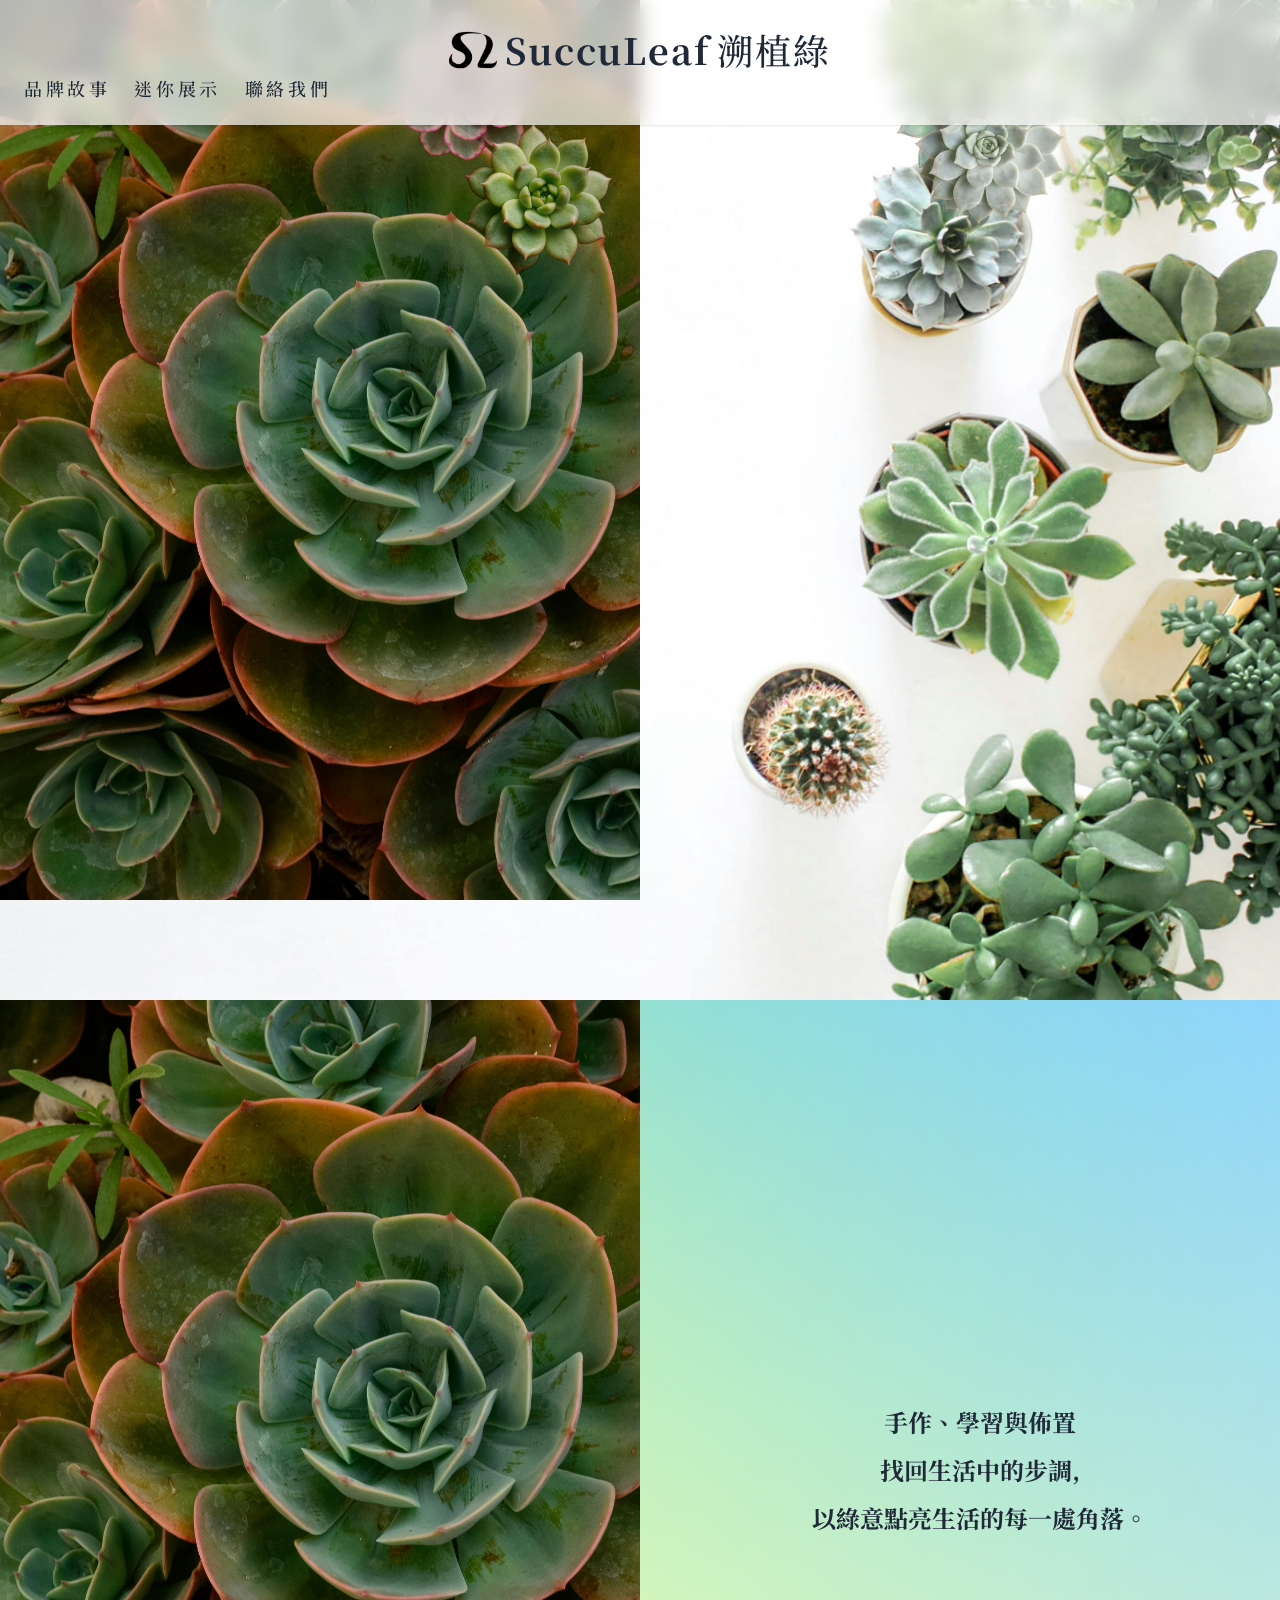
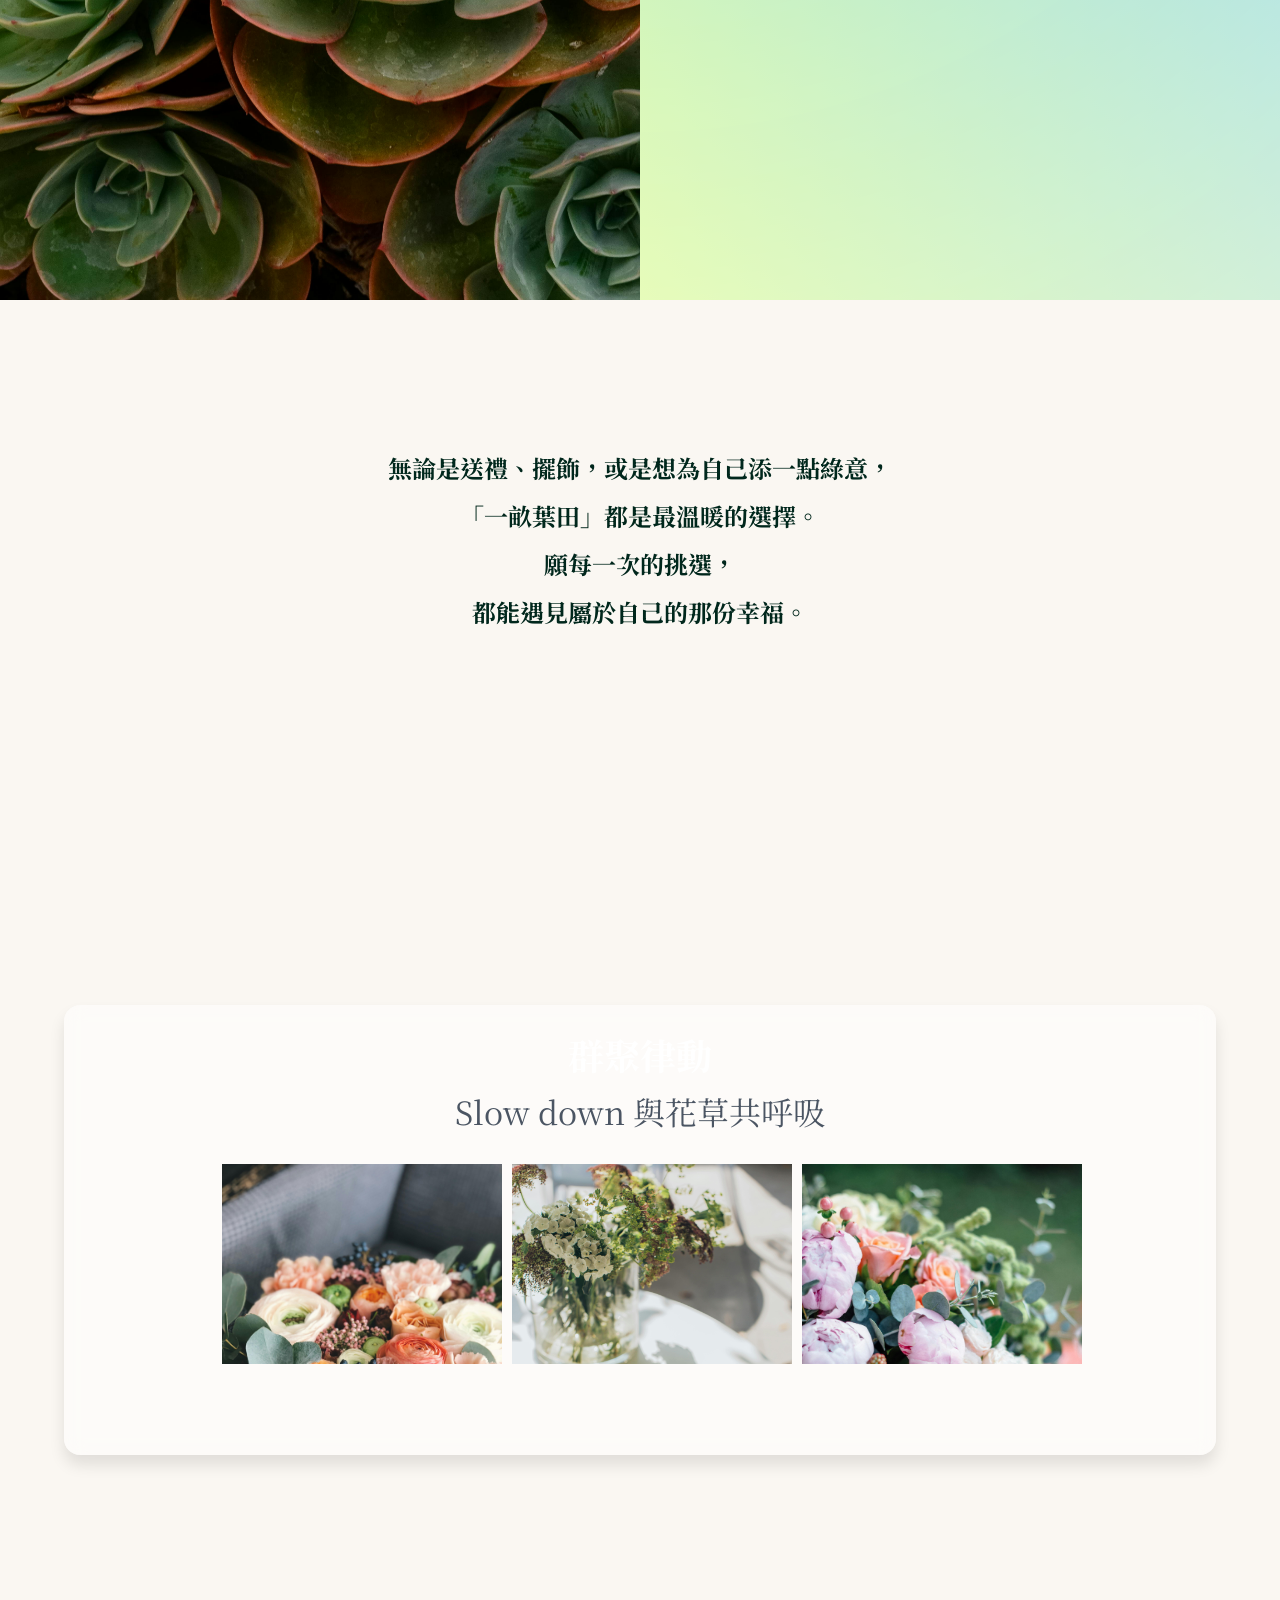
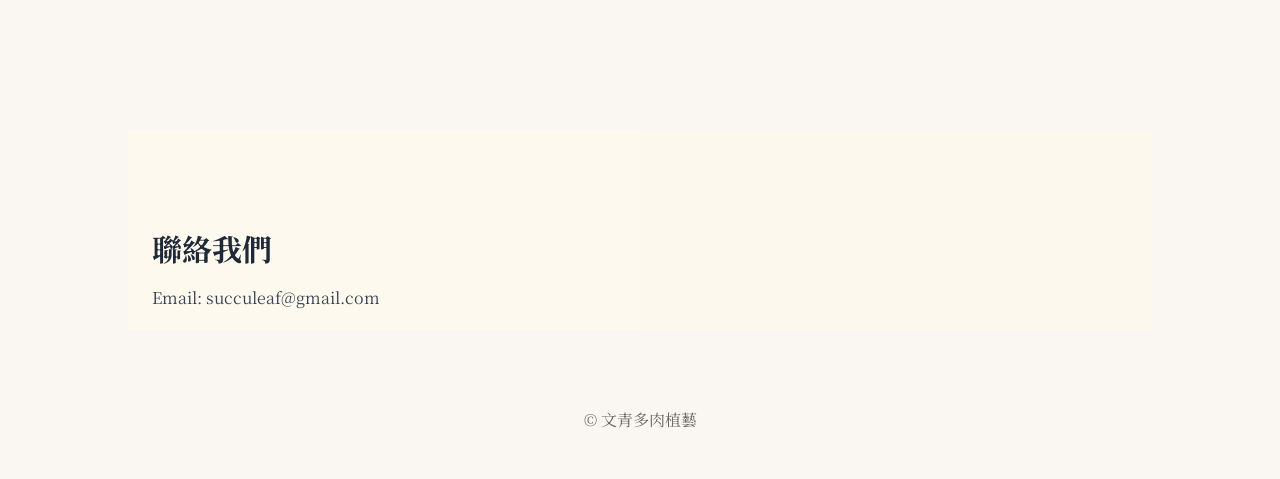
==== index.html @ 75794caf "Publish Branch" ====
<!DOCTYPE html>
<html lang="zh-Hant">

<head>
  <meta charset="UTF-8" />
  <meta name="viewport" content="width=device-width, initial-scale=1.0" />
  <title>Succuleaf_首頁</title>
  <link rel="stylesheet" href="./css/index.css">
  <script src="./js/script.js"></script>
  <style>
    .together {
      height: 1000px;
      position: relative;
      background-size: cover;
    }

    .together0 {
      position: absolute;
      top: 0;
      left: 0;
      width: 50%;
    }

    .together1 {

      position: sticky;
      top: 0;
      /* 加上 top 才會黏住 */
    }


    /*左半部廣告輪播 */
    .ads-notice {
      display: flex;
      position: relative;
    }

    .ads-notice .carousel-container {
      position: sticky;
      top: 0;
      left: 0;
      width: 50vw;
      height: 100vh;
      overflow: hidden;

      /* 羽化邊框：讓外框四邊柔化 */
      -webkit-mask-image: radial-gradient(circle 80% at 50% 50%,
          rgba(0, 0, 0, 1) 60%,
          rgba(0, 0, 0, 0) 100%);
      mask-image: radial-gradient(circle 80% at 50% 50%,
          rgba(0, 0, 0, 1) 60%,
          rgba(0, 0, 0, 0) 100%);
    }

    .ads-notice .carousel-container .carousel {
      width: 100%;
      height: 100%;
      display: flex;
      transition: transform 0.8s ease-in-out;
    }

    .ads-notice .carousel-container .carousel img {
      width: 100%;
      height: 100%;
      object-fit: cover;
      flex-shrink: 0;
    }

    .ads-notice .ads2 {
      padding: 20px;
      /* ← 這不是 sticky 的 top */
      width: 50vw;
      height: 100vh;
      overflow: hidden;
      position: relative;
    }

    /* 覆蓋層 */
    .fill {
      position: absolute;
      top: 0;
      left: 0;
      width: 100%;
      height: 100%;
      background: linear-gradient(45deg, rgb(217, 255, 147), rgb(100, 200, 255));
      z-index: -1;

      /* 使用 radial-gradient 做羽化邊緣 */
      mask-image: radial-gradient(circle at top left, rgba(0, 0, 0, 1) 0%, rgba(0, 0, 0, 0) 100%);
      -webkit-mask-image: radial-gradient(circle at top left, rgba(0, 0, 0, 1) 0%, rgba(0, 0, 0, 0) 100%);
      mask-repeat: no-repeat;
      -webkit-mask-repeat: no-repeat;
      mask-position: top left;
      -webkit-mask-position: top left;
      mask-size: 0% 0%;
      /* 初始半徑 0% */
      -webkit-mask-size: 0% 0%;
    }

    .fill.active {
      animation: fillBlue 2s linear forwards;
    }

    @keyframes fillBlue {
      0% {
        mask-size: 0% 0%;
        -webkit-mask-size: 0% 0%;
      }

      100% {
        mask-size: 200% 200%;
        /* 從左上角擴散填滿整個框 */
        -webkit-mask-size: 200% 200%;
      }
    }

    .ads-notice {
      display: flex;
      /* 讓子元素 (.carousel-container 和 .ads2) 水平並排 */
      align-items: flex-start;
      /* 讓子元素從頂端對齊 (預設值，但明確寫出更好) */
      /* 這裡假設 .ads-notice 已經在您的其他 CSS 中定義了 */
    }

    .ads-notice .ads2 h2 {

      display: flex;
      justify-content: center;
      align-items: center;
      text-align: center;
      line-height: 2em;
      width: 50vw;
      height: 100vh;
      padding: 0 10vw;
      opacity: 0;
      transform: translateY(30px);
      transition: all 0.8s ease-out;
      font-weight: large;
    }

    .ads-notice .ads2 h2.show {
      opacity: 1;
      transform: translateY(0);
    }

    /* ===== Hero Section ===== */
    .hero {
      height: 30vh;
      display: flex;
      flex-direction: column;
      justify-content: center;
      align-items: center;
      text-align: center;
      padding: 15em 0;
    }

    .hero h2 {
      font-weight: large;
      color: #00271c;

      line-height: 2;
      opacity: 0;
      transform: translateY(30px);
      transition: all 0.8s ease-out;
      font-weight: large;
    }

    .hero h2.show {
      opacity: 1;
      transform: translateY(0);
    }

    .hero p {
      font-size: 1.125rem;
      color: #4b5563;
      max-width: 36rem;
      line-height: 1.75rem;
    }

    /*橫向圖片滑動*/
    .container {
      width: 80%;
      /* 容器寬度 */
      height: 200px;
      /* 容器高度 */
      overflow: hidden;
      /* 超出範圍隱藏 */
      margin: 30px auto;
      position: relative;
    }

    .scroll-wrapper {
      display: flex;
      transition: transform 0.2s ease;
      /* 平滑滑動 */
    }

    .scroll-wrapper img {
      width: 280px;

      margin-right: 10px;
      object-fit: cover;
    }

    /*橫向圖片滑動-止*/


    /* Card & Grid */
    .grid {
      display: grid;
      gap: 2rem;
    }

    @media (min-width: 640px) {
      .grid-2 {
        grid-template-columns: repeat(2, 1fr);
      }
    }

    @media (min-width: 1024px) {
      .grid-3 {
        grid-template-columns: repeat(3, 1fr);
      }
    }

    /* Footer */
    footer {
      padding: 3rem 1rem;
      text-align: center;
      color: #666;
    }
  </style>
</head>


<body>

  <!-- Header -->
  <header>

    <div style="position: relative;">
      <h1 style="font-size: 2.25rem;font-weight: normal;">
        <a href="./index.html" style="text-decoration: none; color: inherit;">
          <img class="logo" src="./images/index/logo.png">
          <span>SuccuLeaf</span> 溯植綠
        </a>
      </h1>
    </div>




    <nav class="nav-desktop">
      <a href="./brand.html">品牌故事</a>
      <a href="./items.html">迷你展示</a>
      <a href="./contact.html">聯絡我們</a>
    </nav>
  </header>

  <!--分散到聚集的花-->
  <section class="together" style="background-image: url(./images/index/pot.jpg);">
    <div class="together0">
      <div class="ads-notice">
        <div class="carousel-container">
          <div class="carousel">
            <img src="./images/index/ads/topads4.png" alt="">
            <img src="./images/index/ads/topads5.png" alt="">
            <img src="./images/index/ads/ads3.jpg" alt="">
            <img src="./images/index/ads/ads5.jpg" alt="">
          </div>
        </div>

      </div>
    </div>
    <div class="together1">
      <img src="./images/index/succulenturn.png" class="succ" id="s1">
      <img src="./images/index/succulenturn1.png" class="succ" id="s2">
      <img src="./images/index/succulenturn2.png" class="succ" id="s3">
      <img src="./images/index/succulenturn3.png" class="succ" id="s4">
      <img src="../images/index/succulenturn4.png" class="succ" id="s5">
    </div>
  </section>

  <div class="ads-notice">
    <!--左半部廣告輪播-->
    <div class="carousel-container">
      <div class="carousel">
        <img src="./images/index/ads/f2.jpg" alt="">
        <img src="./images/index/ads/f1.jpg" alt="">
        <img src="./images/index/ads/ads3.jpg" alt="">
        <img src="./images/index/ads/f4.jpg" alt="">
      </div>
    </div>

    <!--右半部廣告輪播-->
    <div class="ads2">
      <div class="fill"></div>
      <h2>
        手作、學習與佈置<br>
        找回生活中的步調, <br>
        以綠意點亮生活的每一處角落。
      </h2>
    </div>
  </div>

  <!-- Hero -->
  <section class="hero">
    <h2>無論是送禮、擺飾，或是想為自己添一點綠意，<br>
      「一畝葉田」都是最溫暖的選擇。<br>願每一次的挑選，<br>
      都能遇見屬於自己的那份幸福。</h2>
  </section>


  <section id="scroll-area">
    <video class="bg-video" autoplay muted loop playsinline>
      <source src="./images/index/ads/video2_1.mp4" type="video/mp4">
    </video>

    <div class="content">
      <div id="plant-layer"></div>

      <div id="title-block">
        <h3>群聚律動</h3>
        <p>Slow down 與花草共呼吸</p>
        <div class="container" id="container">
          <div class="scroll-wrapper" id="scrollWrapper">
            <img src="./images/index/ads/f1.jpg" alt="plant">
            <img src="./images/index/ads/f2.jpg" alt="plant">
            <img src="./images/index/ads/f3.jpg" alt="plant">
            <img src="./images/index/ads/f4.jpg" alt="plant">
            <img src="./images/index/ads/f1.jpg" alt="plant">
            <img src="./images/index/ads/f2.jpg" alt="plant">
            <img src="./images/index/ads/f3.jpg" alt="plant">
            <img src="./images/index/ads/f4.jpg" alt="plant">
          </div>
        </div>
      </div>
    </div>
  </section>


  <!-- Contact -->
  <section id="contact" class="container">
    <h3 class="section-title">聯絡我們</h3>
    <p>Email: succuleaf@gmail.com</p>
  </section>

  <!-- Footer -->
  <footer>© 文青多肉植藝</footer>

<!-- 回到最頂端 -->
 <button id="backToTopBtn" title="回到最頂端">
    <svg xmlns="http://www.w3.org/2000/svg" viewBox="0 0 24 24" fill="none" stroke="currentColor" stroke-width="3" stroke-linecap="round" stroke-linejoin="round">
        <path d="M12 19V5M5 12l7-7 7 7"/>
    </svg>
</button>


  <script>
    // <!-- Framer Motion Animation -->
    const carousels = document.querySelectorAll('.carousel');

    carousels.forEach(carousel => {
      let slides = Array.from(carousel.children);
      const interval = 2500;

      const firstClone = slides[0].cloneNode(true);
      const lastClone = slides[slides.length - 1].cloneNode(true);

      firstClone.classList.add("clone");
      lastClone.classList.add("clone");

      carousel.appendChild(firstClone);
      carousel.insertBefore(lastClone, slides[0]);

      slides = Array.from(carousel.children);
      let index = 1;

      carousel.style.transform = `translateX(-${index * 100}%)`;

      function nextSlide() {
        index++;
        carousel.style.transition = "transform 0.8s ease";
        carousel.style.transform = `translateX(-${index * 100}%)`;
      }

      carousel.addEventListener("transitionend", () => {
        if (slides[index].classList.contains("clone")) {
          carousel.style.transition = "none";

          if (index === slides.length - 1) {
            index = 1;
          } else if (index === 0) {
            index = slides.length - 2;
          }

          carousel.style.transform = `translateX(-${index * 100}%)`;
        }
      });

      setInterval(nextSlide, interval);
    });



    // scattered → gather
    const imgs = [];
    for (let i = 1; i <= 5; i++) {
      imgs.push({
        el: document.getElementById("s" + i),
        x: (Math.random() * 600 - 300),
        y: (Math.random() * 400 - 200),
        rot: (Math.random() * 160 - 80)
      });
    }

    function update() {
      const p = Math.min(1, window.scrollY / window.innerHeight);

      imgs.forEach(obj => {
        const gatherY = 150; // ← 聚集位置往下 200px

        const tx = obj.x * (1 - p);
        const ty = obj.y * (1 - p) + gatherY;

        const r = obj.rot + p * 360;

        obj.el.style.transform =
          `translate(${tx}px, ${ty}px) rotate(${r}deg) scale(${1 - p * 0.3})`;

        obj.el.style.opacity = 0.8 + p * 0.2;
      });
    }

    window.addEventListener("scroll", update);
    update();

    /*文字上移浮現*/

    const observer = new IntersectionObserver((entries) => {
      entries.forEach(entry => {
        if (entry.isIntersecting) {
          entry.target.classList.add('show');
          observer.unobserve(entry.target); // 加上這行只播放一次
        }
      });
    }, { threshold: 0.6 }); // 元素至少 50% 進入視窗才觸發

    const h2Elements = document.querySelectorAll('.ads-notice h2, .hero h2');
    h2Elements.forEach(h2 => observer.observe(h2));

    //fill
    const fill = document.querySelector('.fill');

    const observer1 = new IntersectionObserver(entries => {
      entries.forEach(entry => {
        if (entry.isIntersecting) {
          fill.classList.add('active');
        }
      });
    }, { threshold: 0.5 });

    observer1.observe(fill.parentElement);

    //橫向滑動
    const scrollWrapper = document.getElementById('scrollWrapper');
    const scrollArea = document.getElementById('scroll-area'); // 新增：取得目標 section 元素
    let scrollX = 0;
    let isScrollAreaVisible = false; // 新增：追蹤元素是否可見

    // --- Intersection Observer2 API 設置 ---
    const observer2 = new IntersectionObserver((entries) => {
      entries.forEach(entry => {
        // 檢查目標元素是否與根元素（通常是視口）相交
        if (entry.isIntersecting) {
          // 元素進入視口
          isScrollAreaVisible = true;
          // 首次進入時，您可能希望它從最左邊開始
          // 保持 scrollX = 0 (或根據您的需求調整)
        } else {
          // 元素離開視口
          isScrollAreaVisible = false;
        }
      });
    }, {
      // rootMargin: '0px', // 預設值，不需要寫
      threshold: 0.1 // 元素有 10% 進入視口時即觸發
    });

    // 開始觀察目標元素
    observer2.observe(scrollArea);


    // --- 滾輪事件監聽器 ---
    window.addEventListener('wheel', (e) => {
      // 只有當 scrollArea 可見時，才執行圖片滾動邏輯
      if (isScrollAreaVisible) {
        e.preventDefault(); // 阻止整個頁面滾動

        const container = document.querySelector('.container');
        const containerWidth = container.offsetWidth;
        const contentWidth = scrollWrapper.scrollWidth;

        // 判斷滾動方向：
        // e.deltaY > 0 表示向下滾動 (預設行為，通常是頁面向下滾動)
        // e.deltaY < 0 表示向上滾動 (預設行為，通常是頁面向上滾動)

        // 您原來的邏輯是：滾輪向下 (e.deltaY > 0) -> 圖片向左 (scrollX 減小)
        scrollX -= e.deltaY;

        // 限制範圍：
        // 1. 最左端 (scrollX = 0)：圖片向右的極限
        if (scrollX > 0) scrollX = 0;

        // 2. 最右端 (scrollX < containerWidth - contentWidth)：圖片向左的極限
        // 如果圖片總寬度 contentWidth 小於容器寬度 containerWidth，則 contentWidth - containerWidth 是正數
        const maxScrollLeft = containerWidth - contentWidth;
        if (scrollX < maxScrollLeft) scrollX = maxScrollLeft;

        scrollWrapper.style.transform = `translateX(${scrollX}px)`;
      }
    });

  </script>

</body>

</html>
---- css/index.css ----
/* ===== 通用樣式 ===== */
@import url('https://fonts.googleapis.com/css2?family=Noto+Serif+TC:wght@300;500&display=swap');

* {
  font-family: 'Noto Serif TC', serif, sans-serif;
  box-sizing: border-box;
  margin: 0;
  padding: 0;
}

body {

  color: #1f2937;
  /* text-gray-800 */
  background-color: #faf7f2;
  background-repeat: no-repeat;
  background-size: cover;
  background-position: center;
  overflow-x: hidden;
}

/* Header */
header {
  padding: 1.2rem 0;
  text-align: center;
  font-size: 2.25rem;
  letter-spacing: 0.1em;
}

header h1 {
  display: flex;
  justify-content: center;
  align-items: center;
  font-size: 2.25rem;
  font-weight: normal;
  gap: 0.5rem;
}

header h1 a {
    /* 原有的樣式 */
    text-decoration: none; /* 移除超連結底線 */
    color: inherit;      /* 繼承父元素的文字顏色 */
    
    /* *** 新增：將超連結容器設為 Flex 佈局 *** */
    display: flex;
    justify-content: center; /* 讓內容居中 (繼承 h1 的效果) */
    align-items: center;     /* 垂直置中 (繼承 h1 的效果) */
    gap: 0.5rem;             /* 內部的元素間隔 (如果有需要，可繼承 h1 的 gap) */
    font-size: 2.25rem;
}


header .logo {
  justify-content: center;
  align-items: center;
  width: 3rem;
  height: 3rem;

}

header span {
  justify-content: center;
  align-items: center;
  font-weight: bold;
}

header nav1 {
  display: flex;
  justify-content: center;
  align-items: center;
  gap: 0.5rem;

}

/* Section */
section {
  width: 100%;
}

/* Scattered → gather 圖片 */

.succ {
  position: absolute;
  left: 50%;
  top: 0;
  /* 從上方開始 */
  transform: translate(-50%, 0);
  max-width: 150px;
  transition: transform 0.2s linear, opacity 0.2s linear;
}



a {
  text-decoration: none;
  color: inherit;
  transition: color 0.2s ease;
  font-size: 18px;
  font-weight: 500;
}

a:hover {
  color: #047857;
}

/* hover:text-green-700 */
img {
  display: block;
  max-width: 100%;
}

/* ===== 容器 & Flex / Grid ===== */
.container {
  max-width: 1200px;
  margin: 0 auto;
  padding: 0 1.5rem;
}



.flex-between {
  justify-content: space-between;
  align-items: center;
}

.flex-col {
  flex-direction: column;
}



.gap-6 {
  gap: 1.5rem;
}

.grid-1 {
  display: grid;
  grid-template-columns: 1fr;
  gap: 2.5rem;
}

@media (min-width: 768px) {
  .grid-3 {
    display: grid;
    grid-template-columns: repeat(3, 1fr);
    gap: 2.5rem;
  }

  .nav-desktop {
    display: flex;
    gap: 1.5rem;
    font-size: 0.875rem;
  }
}

/* Sticky / Scroll container */
.sticky-container {
  position: sticky;
  top: 0;
  height: 100vh;
  width: 100%;
  overflow: hidden;
  display: flex;
  justify-content: center;
  align-items: center;
}

/* ===== Header ===== */
header {
  position: fixed;
  top: 0;
  width: 100%;
  background: rgba(255, 255, 255, 0.7);
  backdrop-filter: blur(10px);
  box-shadow: 0 1px 2px rgba(0, 0, 0, 0.1);
  padding: 1.5rem;
  z-index: 50;
}

header h1 {
  font-size: 1.25rem;
  font-weight: 600;
  letter-spacing: 0.05em;
}

/* ===== Scroll Area ===== */
#scroll-area {
  background-image: url(../images/index/ads/black.jpg);
  position: relative;
  height: 280vh;
}

.bg-video {
  position: absolute;
  top: 0;
  left: 0;
  width: 100%;
  height: 100%;
  object-fit: cover;
  /* 讓影片填滿背景 */
  z-index: -1;
  /* 放到內容後面 */
}

.content {
  position: sticky;
  top: 0;
  /* sticky 必須有定位點 */
  height: 100vh;
  /* 才能垂直置中 */
  display: flex;
  align-items: center;
  /* 垂直置中 */
  justify-content: center;
  /* 水平置中 */
  z-index: 1;
  color: white;
  font-size: 2rem;
}

#plant-layer {
  position: absolute;
  inset: 0;
}

#title-block {
  width: 90%;
  height: 50%;
  z-index: 20;
  text-align: center;
  padding: 1.5rem;
  background: rgba(255, 255, 255, 0.5);
  backdrop-filter: blur(10px);
  border-radius: 1rem;
  box-shadow: 0 10px 15px rgba(0, 0, 0, 0.1);
}

#title-block h3 {
  font-size: 2.25rem;
  font-weight: bold;
}

#title-block p {
  color: #4b5563;
  margin-top: 0.5rem;
}

/* ===== Section Titles ===== */
h3.section-title {
  font-size: 1.875rem;
  font-weight: bold;
  margin-bottom: 1rem;
}

/* ===== About Section ===== */
#about {
  padding: 6rem 1.5rem;
  background: rgba(255, 255, 255, 0.7);
  backdrop-filter: blur(10px);
}

#about p {
  max-width: 42rem;
  color: #374151;
  line-height: 1.75rem;
}

/* ===== Gallery Section ===== */
#gallery {
  padding: 6rem 1.5rem;
}

#gallery img {
  border-radius: 1rem;
  box-shadow: 0 10px 15px rgba(0, 0, 0, 0.1);
  width: 100%;
}

/* ===== Contact Section ===== */
#contact {
  padding: 6rem 1.5rem;
  background: rgba(255, 251, 235, 0.6);
}

#contact p {
  color: #374151;
}

/* ===== Footer ===== */
footer {
  padding: 3rem 1.5rem;
  text-align: center;
  color: #6b7280;
}

/* ===== Plant Images Animation Layer ===== */
.plant-img {
  position: absolute;
  width: 10rem;
  opacity: 0.9;
  top: 50%;
  left: 50%;
  transform: translate(-50%, -50%);
}

/* -------------------------------------- */
/* 2. 回到最頂端按鈕樣式 */
/* -------------------------------------- */

#backToTopBtn {
    /* 定位：固定在畫面右下角 */
    position: fixed;
    bottom: 25px; /* 距離底部 25 像素 */
    right: 25px;  /* 距離右邊 25 像素 */
    z-index: 99;  /* 確保按鈕浮在所有內容之上 */

    /* 外觀設計：圓形按鈕 */
    width: 55px;
    height: 55px;
    border-radius: 50%; /* 圓形 */
    border: none;       /* 無邊框 */

    /* 顏色設計：呼應品牌色調 */
    background-color: #556b2fd2; /* 深橄欖綠色 (Olive Green) - 沉穩且自然的綠色 */
    color: #FFFFFF;            /* 箭頭顏色為白色 */

    /* 陰影設計：營造質感與立體感 */
    box-shadow: 0 4px 10px rgba(0, 0, 0, 0.2); 
    
    /* 隱藏/顯示及過渡效果 */
    display: none; /* 預設隱藏 (JS 會控制顯示) */
    opacity: 0;    /* 初始透明度為 0 */
    transition: opacity 0.3s ease, transform 0.2s ease, background-color 0.2s ease;

    /* 字型相關 (如果您決定使用文字而不是 SVG) */
    font-size: 1.5rem;
    cursor: pointer;
    padding: 0; /* 移除預設的內距 */

    /* ------------------------------------- */
    /* 🌟 核心修改：內陰影 (內凹與透亮) 🌟 */
    /* ------------------------------------- */
    box-shadow: 
        /* 1. 內凹陰影 (深色) - 營造立體感 */
        inset 0 0 5px rgba(0, 0, 0, 0.4),
        /* 2. 內部高光 (淺色/白色) - 營造透亮感 */
        inset 0 0 10px rgba(255, 255, 255, 0.3); 
        /* 3. 外陰影 (輕微，可選) - 讓按鈕從背景中浮出 */
        /* 0 2px 4px rgba(0, 0, 0, 0.1); */ 
    
    /* ... (其他不變的顯示屬性) ... */
    display: none; 
    opacity: 0;
}

/* 按鈕內部的 SVG 箭頭樣式 */
#backToTopBtn svg {
    width: 40%;
    height: 40%;
    display: block; /* 讓 SVG 居中更容易 */
    margin: auto;
}

/* 懸停效果調整：維持質感並增加反應 */
#backToTopBtn:hover {
    background-color: #6B8E23; /* 懸停時略微變亮 */
    transform: scale(1.05); /* 輕微放大 */
    
    /* 🌟 懸停時內陰影微調 🌟 (讓透亮感更明顯或更柔和) */
    box-shadow: 
        inset 0 0 8px rgba(0, 0, 0, 0.5), /* 內凹加深 */
        inset 0 0 15px rgba(255, 255, 255, 0.4); /* 高光加強 */
}

/* JS 控制按鈕顯示時的樣式 */
#backToTopBtn.show {
    display: block;
    opacity: 1;
}
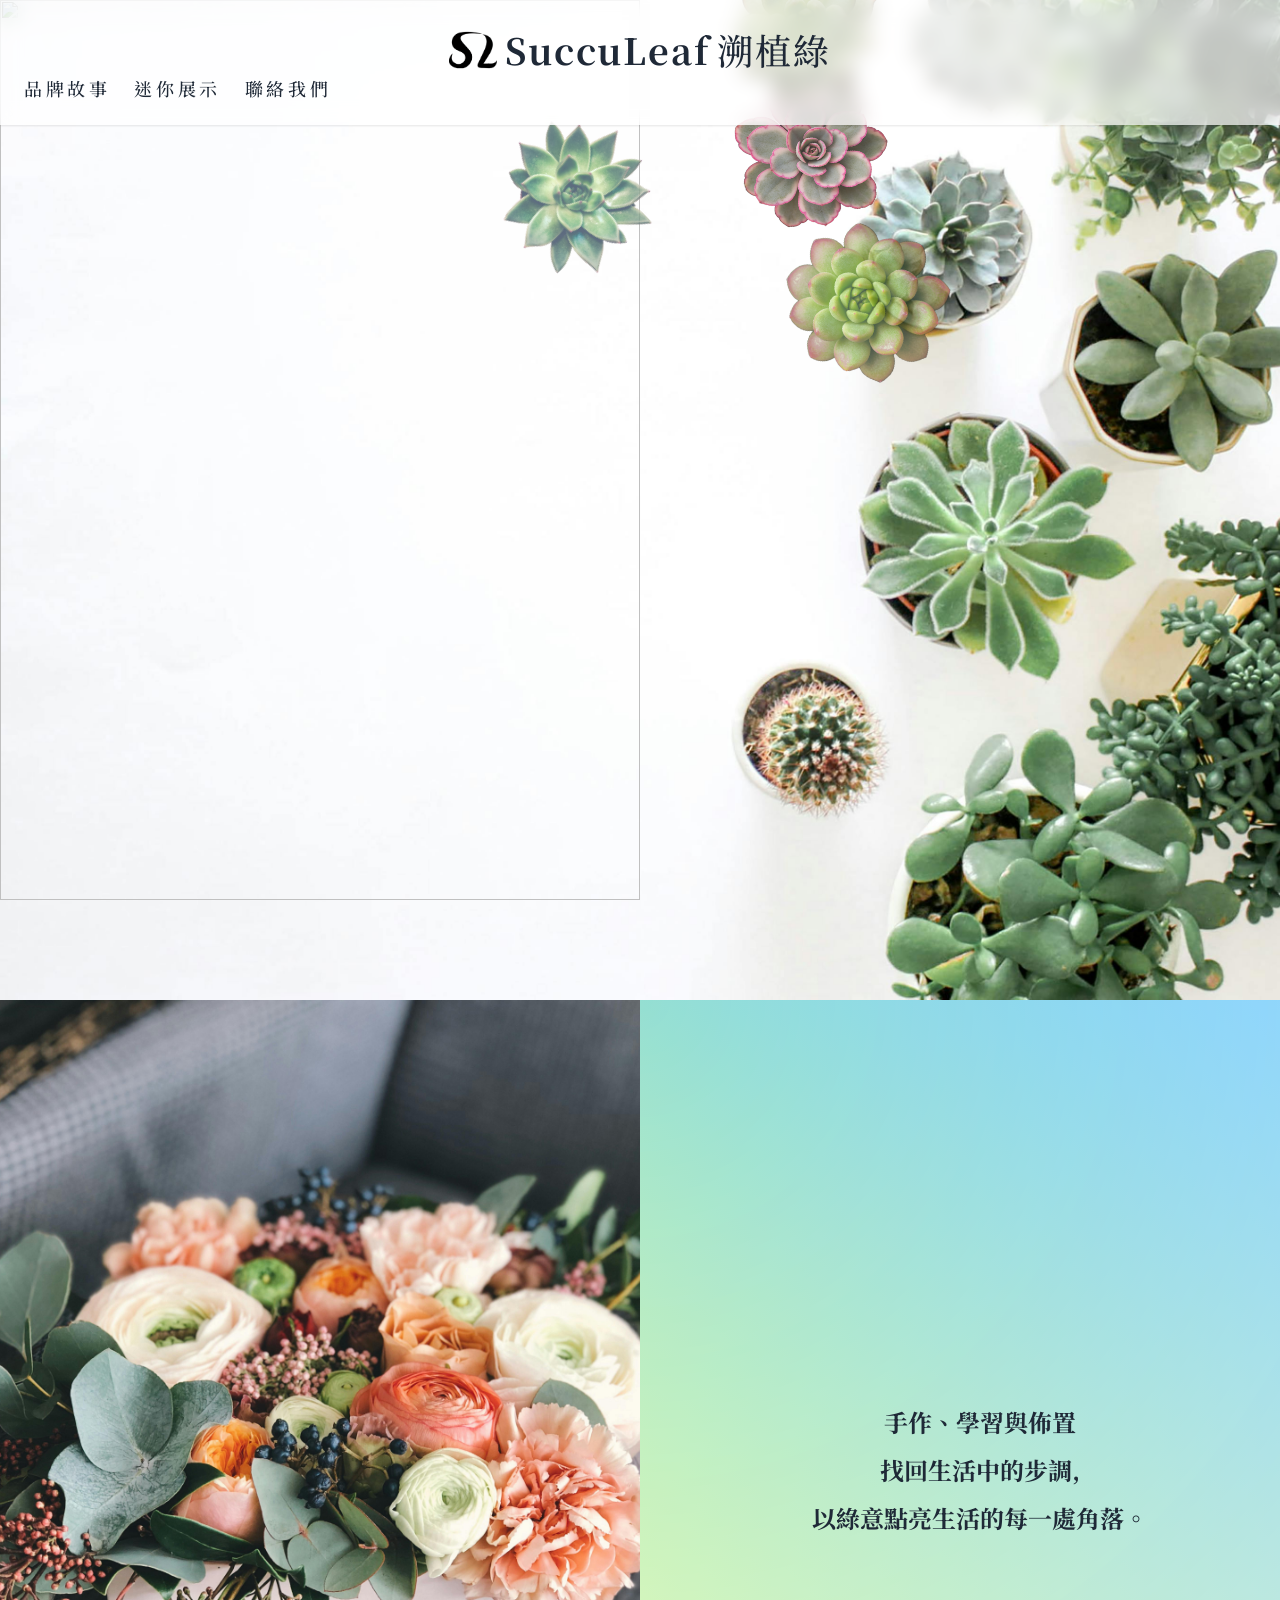
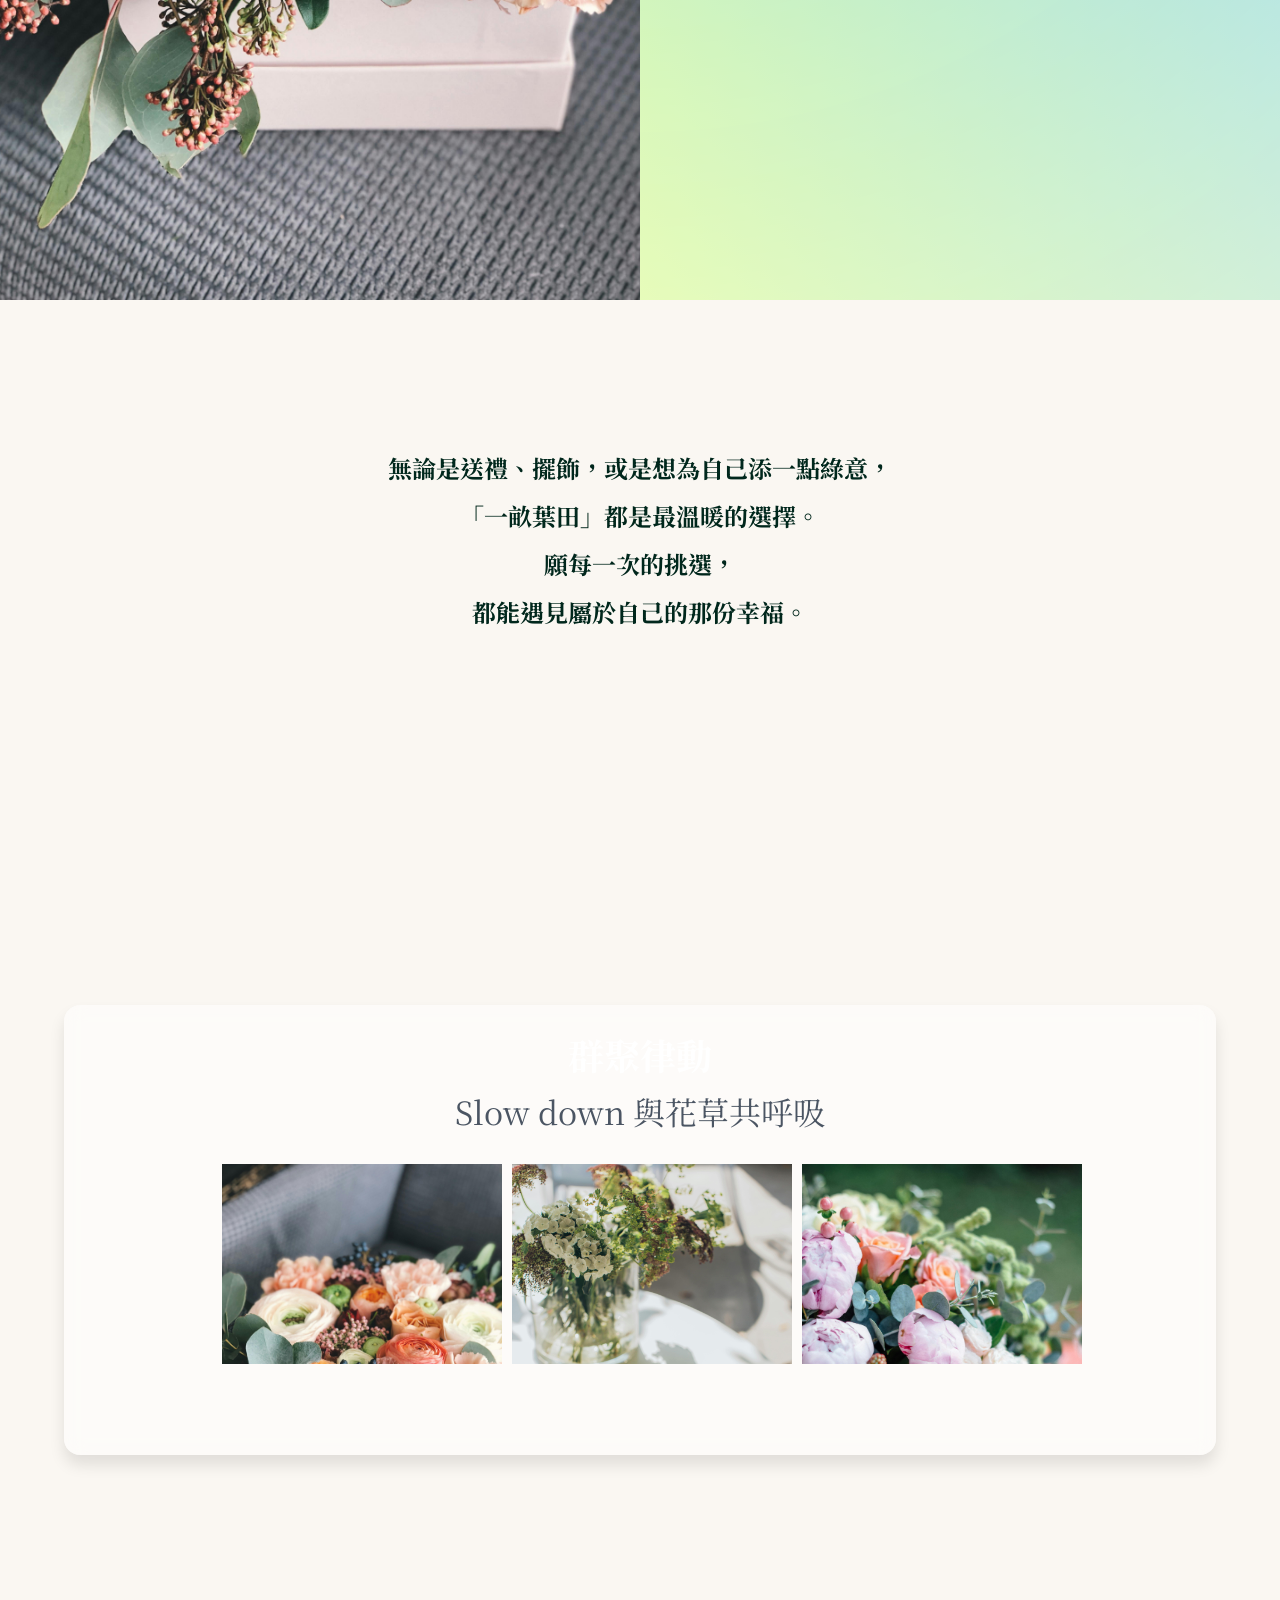
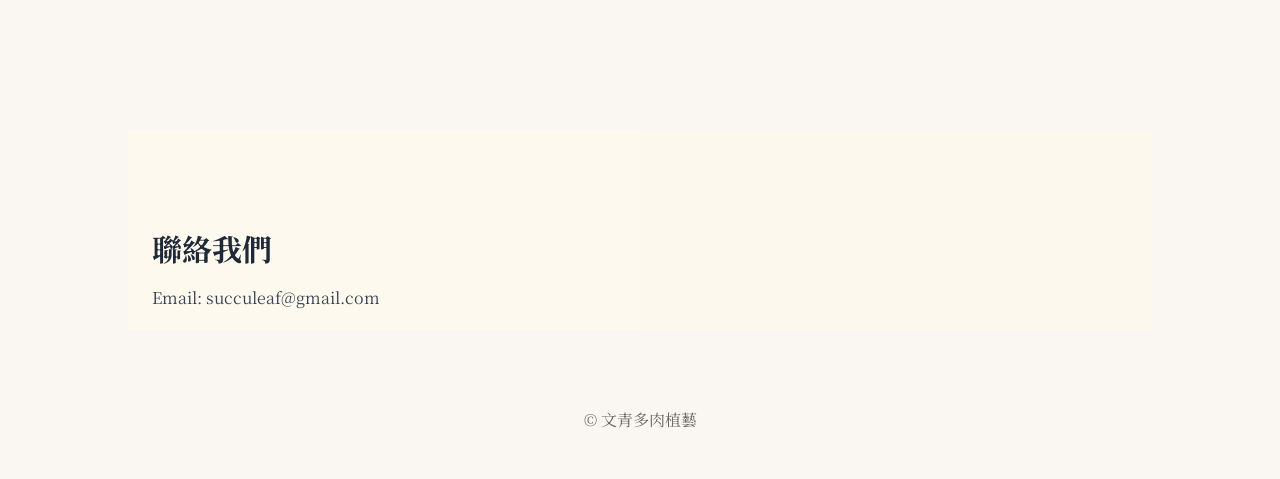
==== commit fe484754: "modify" ====
--- a/index.html
+++ b/index.html
@@ -257,21 +257,20 @@
     </nav>
   </header>
 
-  <!--分散到聚集的花-->
   <section class="together" style="background-image: url(./images/index/pot.jpg);">
     <div class="together0">
       <div class="ads-notice">
         <div class="carousel-container">
           <div class="carousel">
             <img src="./images/index/ads/topads4.png" alt="">
-            <img src="./images/index/ads/topads5.png" alt="">
+            <img src="./images/index/ads/topads6.png" alt="">
             <img src="./images/index/ads/ads3.jpg" alt="">
             <img src="./images/index/ads/ads5.jpg" alt="">
           </div>
         </div>
-
       </div>
     </div>
+  <!--分散到聚集的花-->
     <div class="together1">
       <img src="./images/index/succulenturn.png" class="succ" id="s1">
       <img src="./images/index/succulenturn1.png" class="succ" id="s2">
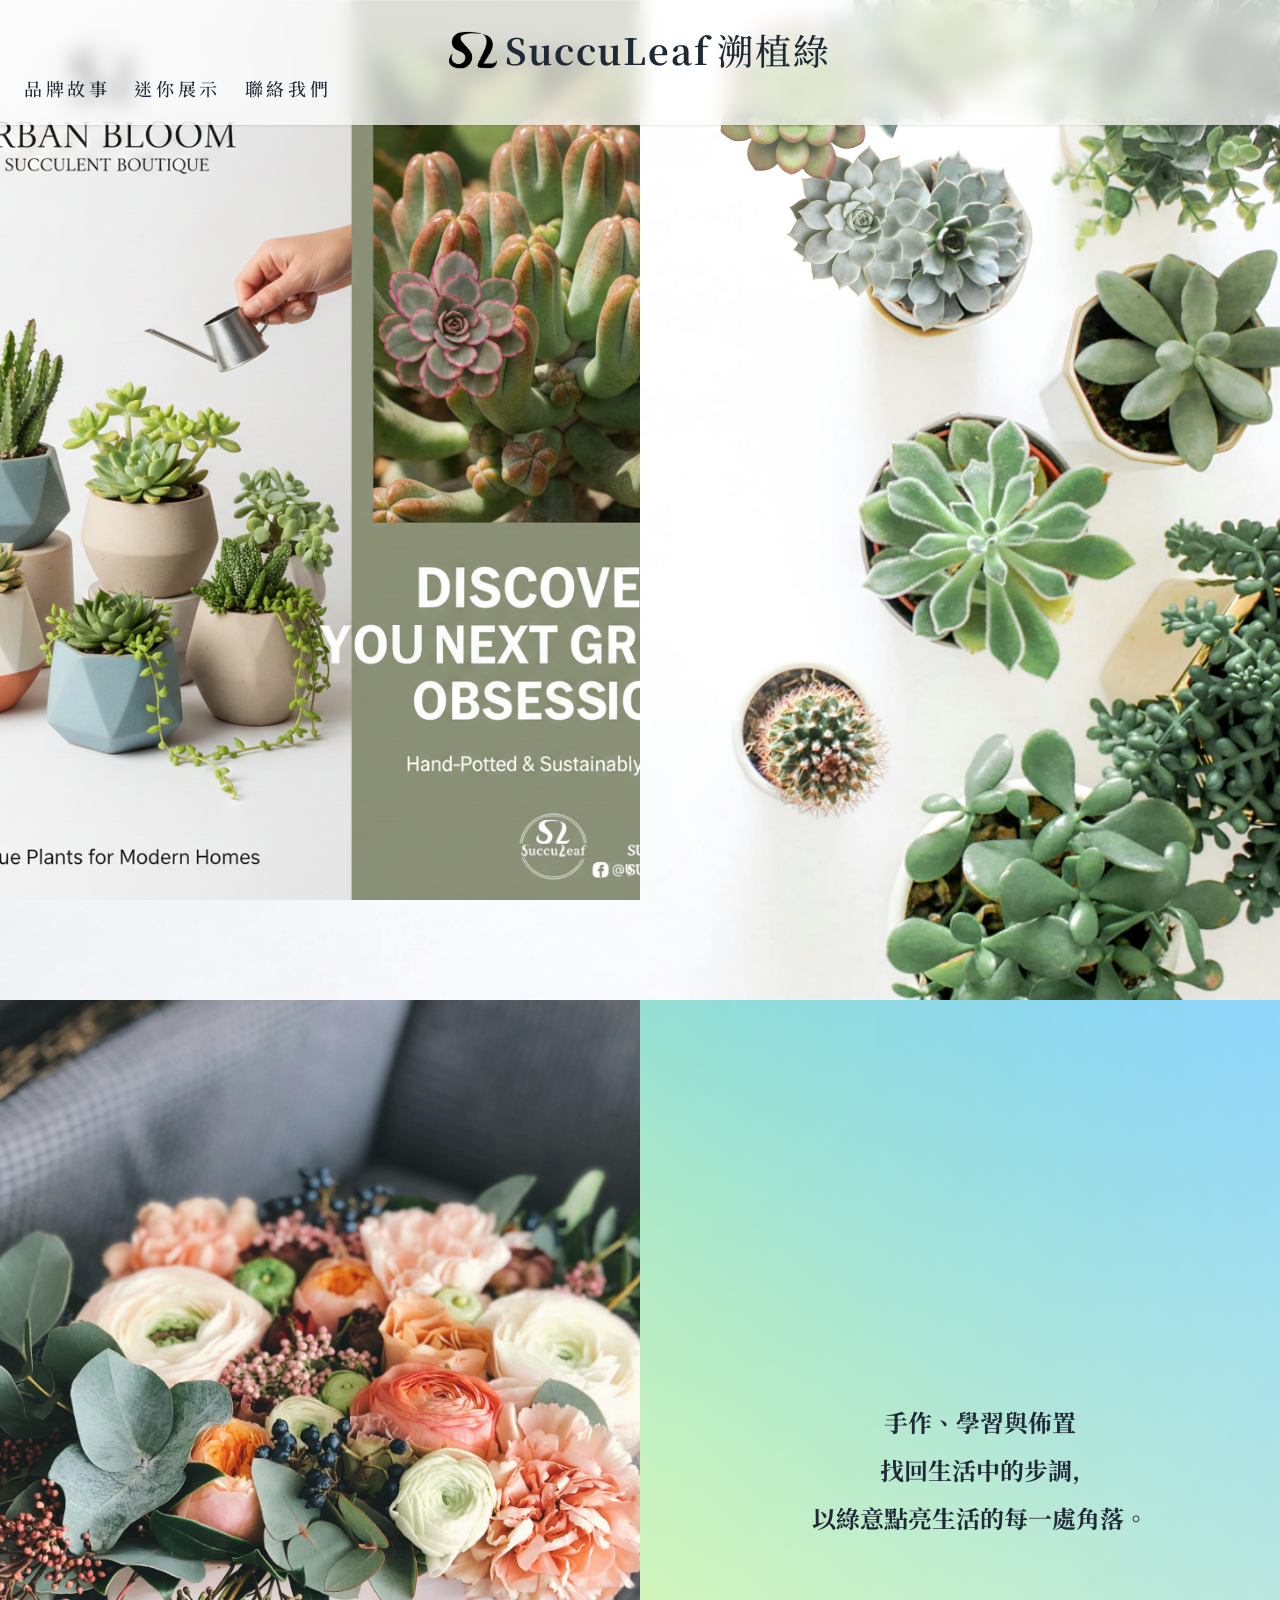
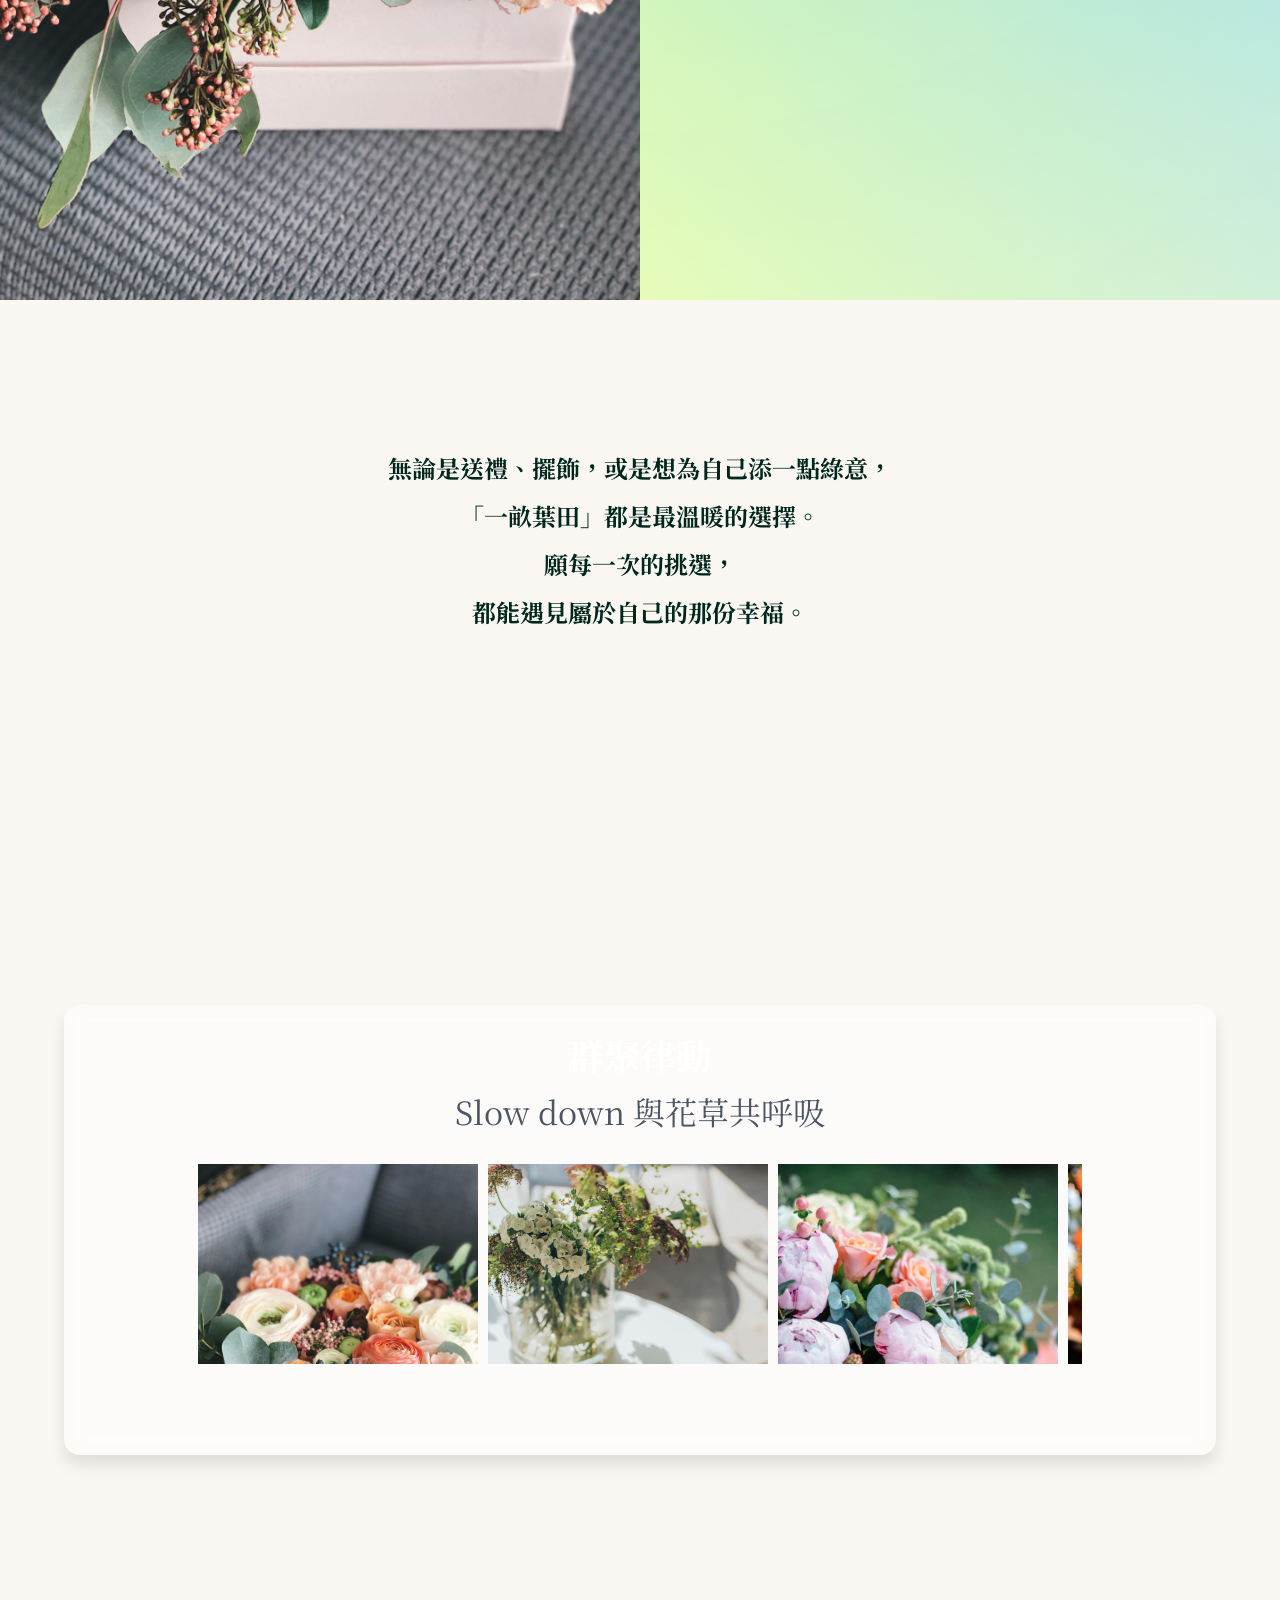
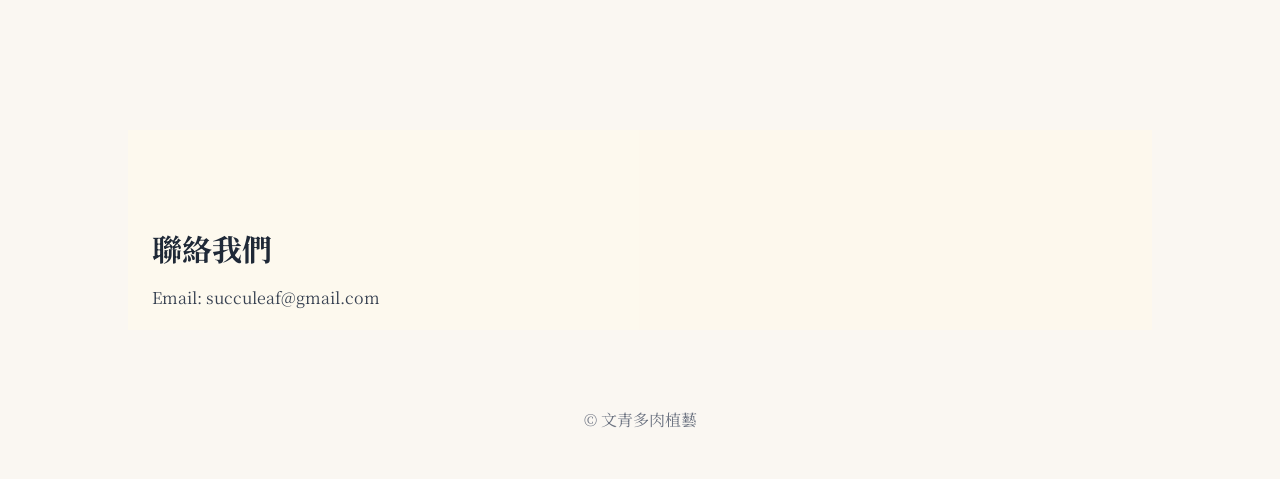
==== commit 4c295a69: "modify" ====
--- a/index.html
+++ b/index.html
@@ -28,6 +28,18 @@
       /* 加上 top 才會黏住 */
     }
 
+    /* Scattered → gather 圖片 */
+
+    .succ {
+      position: absolute;
+      left: 50%;
+      top: 0;
+      /* 從上方開始 */
+      transform: translate(-50%, 0);
+      max-width: 150px;
+      transition: transform 0.2s linear, opacity 0.2s linear;
+    }
+
 
     /*左半部廣告輪播 */
     .ads-notice {
@@ -177,7 +189,50 @@
       line-height: 1.75rem;
     }
 
-    /*橫向圖片滑動*/
+    .content {
+      position: sticky;
+      top: 0;
+      /* sticky 必須有定位點 */
+      height: 100vh;
+      /* 才能垂直置中 */
+      display: flex;
+      align-items: center;
+      /* 垂直置中 */
+      justify-content: center;
+      /* 水平置中 */
+      z-index: 1;
+      color: white;
+      font-size: 2rem;
+    }
+
+    #plant-layer {
+      position: absolute;
+      inset: 0;
+    }
+
+    #title-block {
+      width: 90%;
+      height: 50%;
+      z-index: 20;
+      text-align: center;
+      padding: 1.5rem;
+      background: rgba(255, 255, 255, 0.5);
+      backdrop-filter: blur(10px);
+      border-radius: 1rem;
+      box-shadow: 0 10px 15px rgba(0, 0, 0, 0.1);
+    }
+
+    #title-block h3 {
+      font-size: 2.25rem;
+      font-weight: bold;
+    }
+
+    #title-block p {
+      color: #4b5563;
+      margin-top: 0.5rem;
+    }
+
+    /*橫向圖片滑動-起*/
     .container {
       width: 80%;
       /* 容器寬度 */
@@ -201,38 +256,9 @@
       margin-right: 10px;
       object-fit: cover;
     }
-
     /*橫向圖片滑動-止*/
-
-
-    /* Card & Grid */
-    .grid {
-      display: grid;
-      gap: 2rem;
-    }
-
-    @media (min-width: 640px) {
-      .grid-2 {
-        grid-template-columns: repeat(2, 1fr);
-      }
-    }
-
-    @media (min-width: 1024px) {
-      .grid-3 {
-        grid-template-columns: repeat(3, 1fr);
-      }
-    }
-
-    /* Footer */
-    footer {
-      padding: 3rem 1rem;
-      text-align: center;
-      color: #666;
-    }
   </style>
 </head>
-
-
 <body>
 
   <!-- Header -->
@@ -270,7 +296,7 @@
         </div>
       </div>
     </div>
-  <!--分散到聚集的花-->
+    <!--分散到聚集的花-->
     <div class="together1">
       <img src="./images/index/succulenturn.png" class="succ" id="s1">
       <img src="./images/index/succulenturn1.png" class="succ" id="s2">
@@ -347,12 +373,13 @@
   <!-- Footer -->
   <footer>© 文青多肉植藝</footer>
 
-<!-- 回到最頂端 -->
- <button id="backToTopBtn" title="回到最頂端">
-    <svg xmlns="http://www.w3.org/2000/svg" viewBox="0 0 24 24" fill="none" stroke="currentColor" stroke-width="3" stroke-linecap="round" stroke-linejoin="round">
-        <path d="M12 19V5M5 12l7-7 7 7"/>
+  <!-- 回到最頂端 -->
+  <button id="backToTopBtn" title="回到最頂端">
+    <svg xmlns="http://www.w3.org/2000/svg" viewBox="0 0 24 24" fill="none" stroke="currentColor" stroke-width="3"
+      stroke-linecap="round" stroke-linejoin="round">
+      <path d="M12 19V5M5 12l7-7 7 7" />
     </svg>
-</button>
+  </button>
 
 
   <script>
--- a/css/index.css
+++ b/css/index.css
@@ -9,7 +9,6 @@
 }
 
 body {
-
   color: #1f2937;
   /* text-gray-800 */
   background-color: #faf7f2;
@@ -37,16 +36,21 @@
 }
 
 header h1 a {
-    /* 原有的樣式 */
-    text-decoration: none; /* 移除超連結底線 */
-    color: inherit;      /* 繼承父元素的文字顏色 */
-    
-    /* *** 新增：將超連結容器設為 Flex 佈局 *** */
-    display: flex;
-    justify-content: center; /* 讓內容居中 (繼承 h1 的效果) */
-    align-items: center;     /* 垂直置中 (繼承 h1 的效果) */
-    gap: 0.5rem;             /* 內部的元素間隔 (如果有需要，可繼承 h1 的 gap) */
-    font-size: 2.25rem;
+  /* 原有的樣式 */
+  text-decoration: none;
+  /* 移除超連結底線 */
+  color: inherit;
+  /* 繼承父元素的文字顏色 */
+
+  /* *** 新增：將超連結容器設為 Flex 佈局 *** */
+  display: flex;
+  justify-content: center;
+  /* 讓內容居中 (繼承 h1 的效果) */
+  align-items: center;
+  /* 垂直置中 (繼承 h1 的效果) */
+  gap: 0.5rem;
+  /* 內部的元素間隔 (如果有需要，可繼承 h1 的 gap) */
+  font-size: 2.25rem;
 }
 
 
@@ -71,25 +75,17 @@
   gap: 0.5rem;
 
 }
-
+@media (min-width: 768px) {
+  .nav-desktop {
+    display: flex;
+    gap: 1.5rem;
+    font-size: 0.875rem;
+  }
+}
 /* Section */
 section {
   width: 100%;
 }
-
-/* Scattered → gather 圖片 */
-
-.succ {
-  position: absolute;
-  left: 50%;
-  top: 0;
-  /* 從上方開始 */
-  transform: translate(-50%, 0);
-  max-width: 150px;
-  transition: transform 0.2s linear, opacity 0.2s linear;
-}
-
-
 
 a {
   text-decoration: none;
@@ -109,49 +105,108 @@
   max-width: 100%;
 }
 
-/* ===== 容器 & Flex / Grid ===== */
-.container {
-  max-width: 1200px;
-  margin: 0 auto;
-  padding: 0 1.5rem;
-}
-
-
-
-.flex-between {
-  justify-content: space-between;
-  align-items: center;
-}
-
-.flex-col {
-  flex-direction: column;
-}
-
-
-
-.gap-6 {
-  gap: 1.5rem;
-}
-
-.grid-1 {
+/* Card & Grid */
+.grid {
   display: grid;
   grid-template-columns: 1fr;
-  gap: 2.5rem;
-}
-
-@media (min-width: 768px) {
+  /* 或者 100%，這會讓內容垂直排列 */
+  gap: 2rem;
+}
+
+@media (min-width: 640px) {
+  .grid-2 {
+    grid-template-columns: repeat(2, 1fr);
+  }
+}
+
+@media (min-width: 1024px) {
   .grid-3 {
-    display: grid;
     grid-template-columns: repeat(3, 1fr);
-    gap: 2.5rem;
   }
-
-  .nav-desktop {
-    display: flex;
-    gap: 1.5rem;
-    font-size: 0.875rem;
-  }
-}
+}
+
+.card {
+  background: #fff;
+  padding: 1.5rem;
+  border-radius: 1.25rem;
+  box-shadow: 0 4px 12px rgba(0, 0, 0, 0.1);
+  display: flex;
+  flex-direction: column;
+  align-items: center;
+  position: relative
+}
+
+.card img {
+  width: 30%;
+  margin-bottom: 1rem;
+  border-radius: 1rem;
+  transition: transform 0.3s ease-in-out;
+}
+
+.card:hover img {
+  transform: scale(1.5);
+  /* Flex 佈局計算完成後，再執行放大 */
+
+  /* 確保放大的圖片能浮在旁邊卡片的上方 */
+  position: relative;
+  /* 啟用 z-index */
+  z-index: 10;
+}
+
+.card h3 {
+  font-size: 1.5rem;
+  margin-bottom: 0.5rem;
+}
+
+.card p {
+  color: #555;
+  margin-bottom: 1rem;
+  text-align: center;
+}
+
+.card button {
+  width: 100%;
+  padding: 0.5rem 0;
+  background-color: #333;
+  color: #fff;
+  border: none;
+  border-radius: 1rem;
+  cursor: pointer;
+  font-size: 1rem;
+}
+
+.card button:hover {
+  background-color: #555;
+}
+
+.checkout-btn {
+  background: linear-gradient(135deg, #2c7590, #0d0d1f);
+  /* 漸層色 */
+  color: white;
+  border: none;
+  padding: 14px 28px;
+  font-size: 1.5rem;
+  font-weight: bold;
+  border-radius: 30px;
+  /* 圓角 */
+  cursor: pointer;
+  box-shadow: 0 8px 20px rgba(79, 70, 229, 0.3);
+  /* 陰影 */
+  transition: all 0.3s ease;
+}
+
+.checkout-btn:hover {
+  transform: translateY(-2px);
+  /* 懸浮效果 */
+  box-shadow: 0 12px 30px rgba(79, 70, 229, 0.45);
+}
+
+.checkout-btn:active {
+  transform: translateY(0);
+  box-shadow: 0 8px 20px rgba(79, 70, 229, 0.3);
+}
+
+
 
 /* Sticky / Scroll container */
 .sticky-container {
@@ -202,49 +257,6 @@
   /* 放到內容後面 */
 }
 
-.content {
-  position: sticky;
-  top: 0;
-  /* sticky 必須有定位點 */
-  height: 100vh;
-  /* 才能垂直置中 */
-  display: flex;
-  align-items: center;
-  /* 垂直置中 */
-  justify-content: center;
-  /* 水平置中 */
-  z-index: 1;
-  color: white;
-  font-size: 2rem;
-}
-
-#plant-layer {
-  position: absolute;
-  inset: 0;
-}
-
-#title-block {
-  width: 90%;
-  height: 50%;
-  z-index: 20;
-  text-align: center;
-  padding: 1.5rem;
-  background: rgba(255, 255, 255, 0.5);
-  backdrop-filter: blur(10px);
-  border-radius: 1rem;
-  box-shadow: 0 10px 15px rgba(0, 0, 0, 0.1);
-}
-
-#title-block h3 {
-  font-size: 2.25rem;
-  font-weight: bold;
-}
-
-#title-block p {
-  color: #4b5563;
-  margin-top: 0.5rem;
-}
-
 /* ===== Section Titles ===== */
 h3.section-title {
   font-size: 1.875rem;
@@ -252,30 +264,6 @@
   margin-bottom: 1rem;
 }
 
-/* ===== About Section ===== */
-#about {
-  padding: 6rem 1.5rem;
-  background: rgba(255, 255, 255, 0.7);
-  backdrop-filter: blur(10px);
-}
-
-#about p {
-  max-width: 42rem;
-  color: #374151;
-  line-height: 1.75rem;
-}
-
-/* ===== Gallery Section ===== */
-#gallery {
-  padding: 6rem 1.5rem;
-}
-
-#gallery img {
-  border-radius: 1rem;
-  box-shadow: 0 10px 15px rgba(0, 0, 0, 0.1);
-  width: 100%;
-}
-
 /* ===== Contact Section ===== */
 #contact {
   padding: 6rem 1.5rem;
@@ -293,87 +281,92 @@
   color: #6b7280;
 }
 
-/* ===== Plant Images Animation Layer ===== */
-.plant-img {
-  position: absolute;
-  width: 10rem;
-  opacity: 0.9;
-  top: 50%;
-  left: 50%;
-  transform: translate(-50%, -50%);
-}
-
 /* -------------------------------------- */
 /* 2. 回到最頂端按鈕樣式 */
 /* -------------------------------------- */
 
 #backToTopBtn {
-    /* 定位：固定在畫面右下角 */
-    position: fixed;
-    bottom: 25px; /* 距離底部 25 像素 */
-    right: 25px;  /* 距離右邊 25 像素 */
-    z-index: 99;  /* 確保按鈕浮在所有內容之上 */
-
-    /* 外觀設計：圓形按鈕 */
-    width: 55px;
-    height: 55px;
-    border-radius: 50%; /* 圓形 */
-    border: none;       /* 無邊框 */
-
-    /* 顏色設計：呼應品牌色調 */
-    background-color: #556b2fd2; /* 深橄欖綠色 (Olive Green) - 沉穩且自然的綠色 */
-    color: #FFFFFF;            /* 箭頭顏色為白色 */
-
-    /* 陰影設計：營造質感與立體感 */
-    box-shadow: 0 4px 10px rgba(0, 0, 0, 0.2); 
-    
-    /* 隱藏/顯示及過渡效果 */
-    display: none; /* 預設隱藏 (JS 會控制顯示) */
-    opacity: 0;    /* 初始透明度為 0 */
-    transition: opacity 0.3s ease, transform 0.2s ease, background-color 0.2s ease;
-
-    /* 字型相關 (如果您決定使用文字而不是 SVG) */
-    font-size: 1.5rem;
-    cursor: pointer;
-    padding: 0; /* 移除預設的內距 */
-
-    /* ------------------------------------- */
-    /* 🌟 核心修改：內陰影 (內凹與透亮) 🌟 */
-    /* ------------------------------------- */
-    box-shadow: 
-        /* 1. 內凹陰影 (深色) - 營造立體感 */
-        inset 0 0 5px rgba(0, 0, 0, 0.4),
-        /* 2. 內部高光 (淺色/白色) - 營造透亮感 */
-        inset 0 0 10px rgba(255, 255, 255, 0.3); 
-        /* 3. 外陰影 (輕微，可選) - 讓按鈕從背景中浮出 */
-        /* 0 2px 4px rgba(0, 0, 0, 0.1); */ 
-    
-    /* ... (其他不變的顯示屬性) ... */
-    display: none; 
-    opacity: 0;
+  /* 定位：固定在畫面右下角 */
+  position: fixed;
+  bottom: 25px;
+  /* 距離底部 25 像素 */
+  right: 25px;
+  /* 距離右邊 25 像素 */
+  z-index: 99;
+  /* 確保按鈕浮在所有內容之上 */
+
+  /* 外觀設計：圓形按鈕 */
+  width: 55px;
+  height: 55px;
+  border-radius: 50%;
+  /* 圓形 */
+  border: none;
+  /* 無邊框 */
+
+  /* 顏色設計：呼應品牌色調 */
+  background-color: #556b2fd2;
+  /* 深橄欖綠色 (Olive Green) - 沉穩且自然的綠色 */
+  color: #FFFFFF;
+  /* 箭頭顏色為白色 */
+
+  /* 陰影設計：營造質感與立體感 */
+  box-shadow: 0 4px 10px rgba(0, 0, 0, 0.2);
+
+  /* 隱藏/顯示及過渡效果 */
+  display: none;
+  /* 預設隱藏 (JS 會控制顯示) */
+  opacity: 0;
+  /* 初始透明度為 0 */
+  transition: opacity 0.3s ease, transform 0.2s ease, background-color 0.2s ease;
+
+  /* 字型相關 (如果您決定使用文字而不是 SVG) */
+  font-size: 1.5rem;
+  cursor: pointer;
+  padding: 0;
+  /* 移除預設的內距 */
+
+  /* ------------------------------------- */
+  /* 🌟 核心修改：內陰影 (內凹與透亮) 🌟 */
+  /* ------------------------------------- */
+  box-shadow:
+    /* 1. 內凹陰影 (深色) - 營造立體感 */
+    inset 0 0 5px rgba(0, 0, 0, 0.4),
+    /* 2. 內部高光 (淺色/白色) - 營造透亮感 */
+    inset 0 0 10px rgba(255, 255, 255, 0.3);
+  /* 3. 外陰影 (輕微，可選) - 讓按鈕從背景中浮出 */
+  /* 0 2px 4px rgba(0, 0, 0, 0.1); */
+
+  /* ... (其他不變的顯示屬性) ... */
+  display: none;
+  opacity: 0;
 }
 
 /* 按鈕內部的 SVG 箭頭樣式 */
 #backToTopBtn svg {
-    width: 40%;
-    height: 40%;
-    display: block; /* 讓 SVG 居中更容易 */
-    margin: auto;
+  width: 40%;
+  height: 40%;
+  display: block;
+  /* 讓 SVG 居中更容易 */
+  margin: auto;
 }
 
 /* 懸停效果調整：維持質感並增加反應 */
 #backToTopBtn:hover {
-    background-color: #6B8E23; /* 懸停時略微變亮 */
-    transform: scale(1.05); /* 輕微放大 */
-    
-    /* 🌟 懸停時內陰影微調 🌟 (讓透亮感更明顯或更柔和) */
-    box-shadow: 
-        inset 0 0 8px rgba(0, 0, 0, 0.5), /* 內凹加深 */
-        inset 0 0 15px rgba(255, 255, 255, 0.4); /* 高光加強 */
+  background-color: #6B8E23;
+  /* 懸停時略微變亮 */
+  transform: scale(1.05);
+  /* 輕微放大 */
+
+  /* 🌟 懸停時內陰影微調 🌟 (讓透亮感更明顯或更柔和) */
+  box-shadow:
+    inset 0 0 8px rgba(0, 0, 0, 0.5),
+    /* 內凹加深 */
+    inset 0 0 15px rgba(255, 255, 255, 0.4);
+  /* 高光加強 */
 }
 
 /* JS 控制按鈕顯示時的樣式 */
 #backToTopBtn.show {
-    display: block;
-    opacity: 1;
+  display: block;
+  opacity: 1;
 }
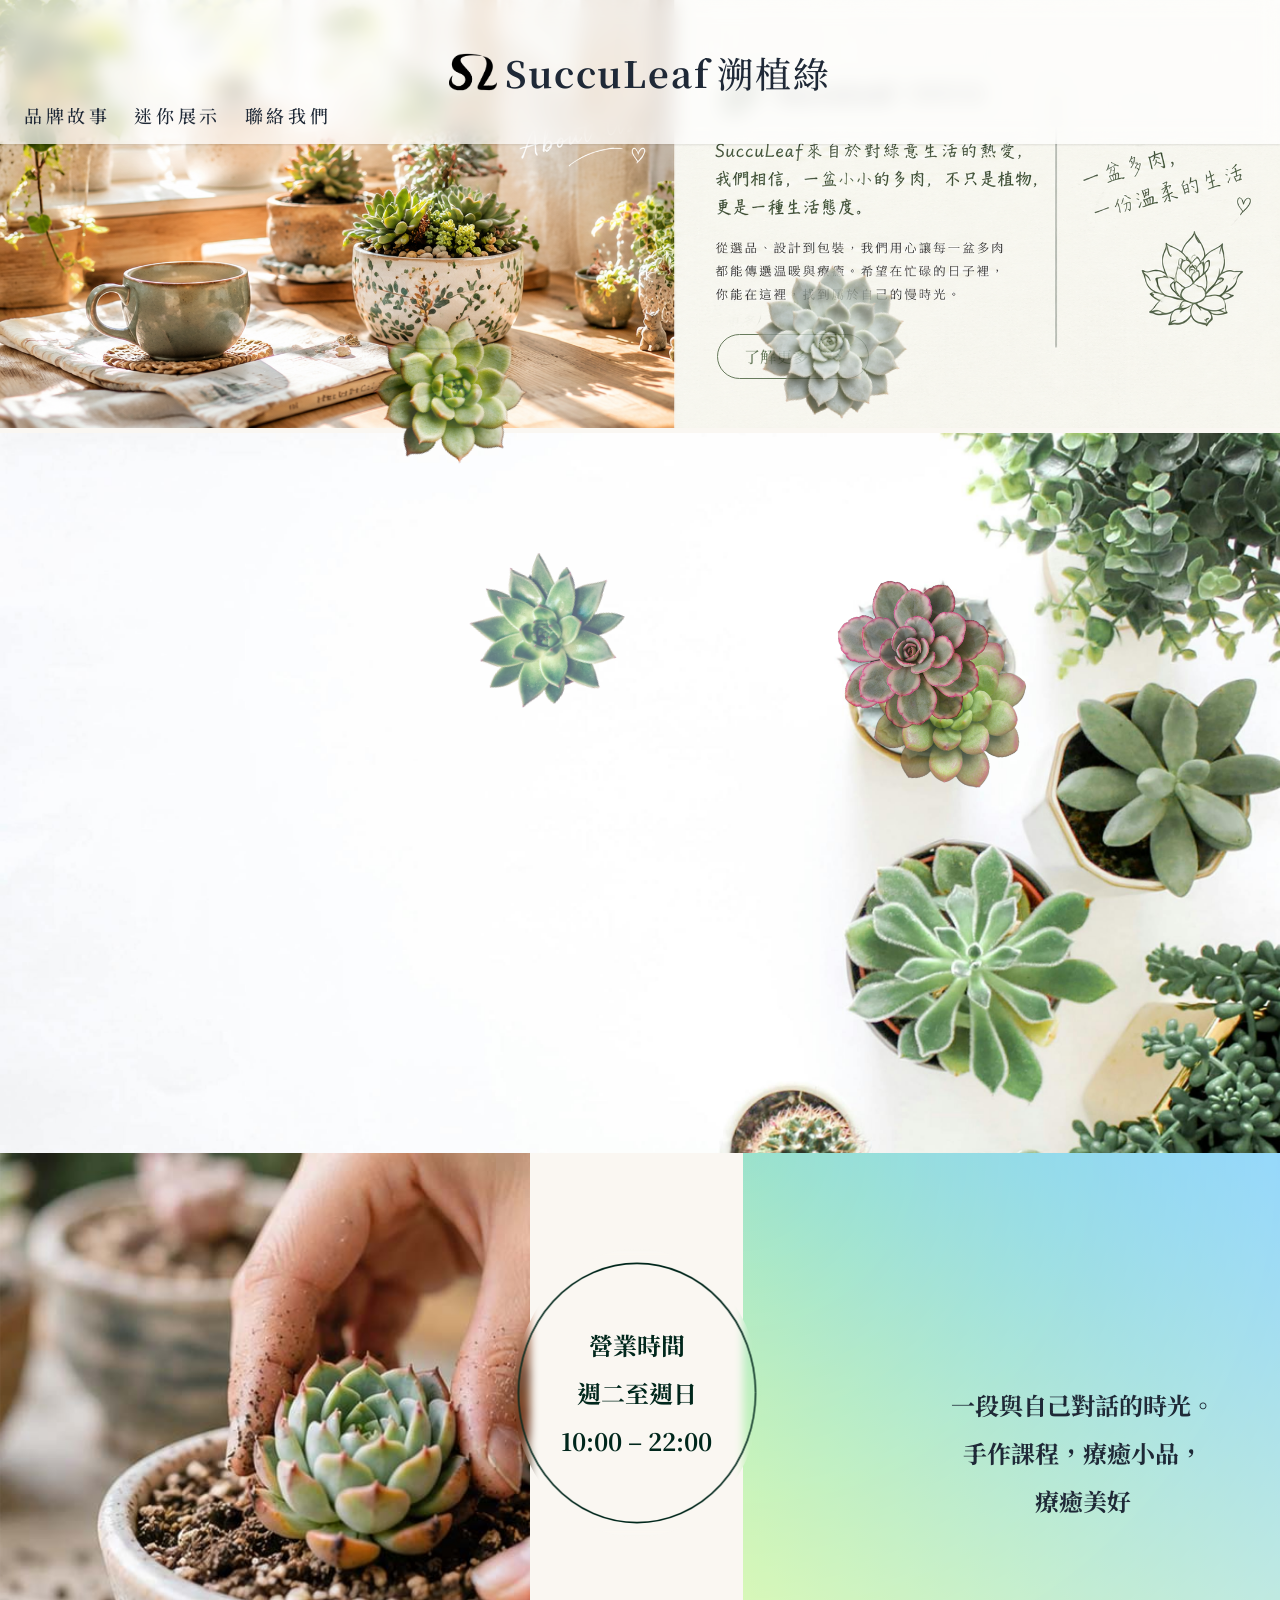
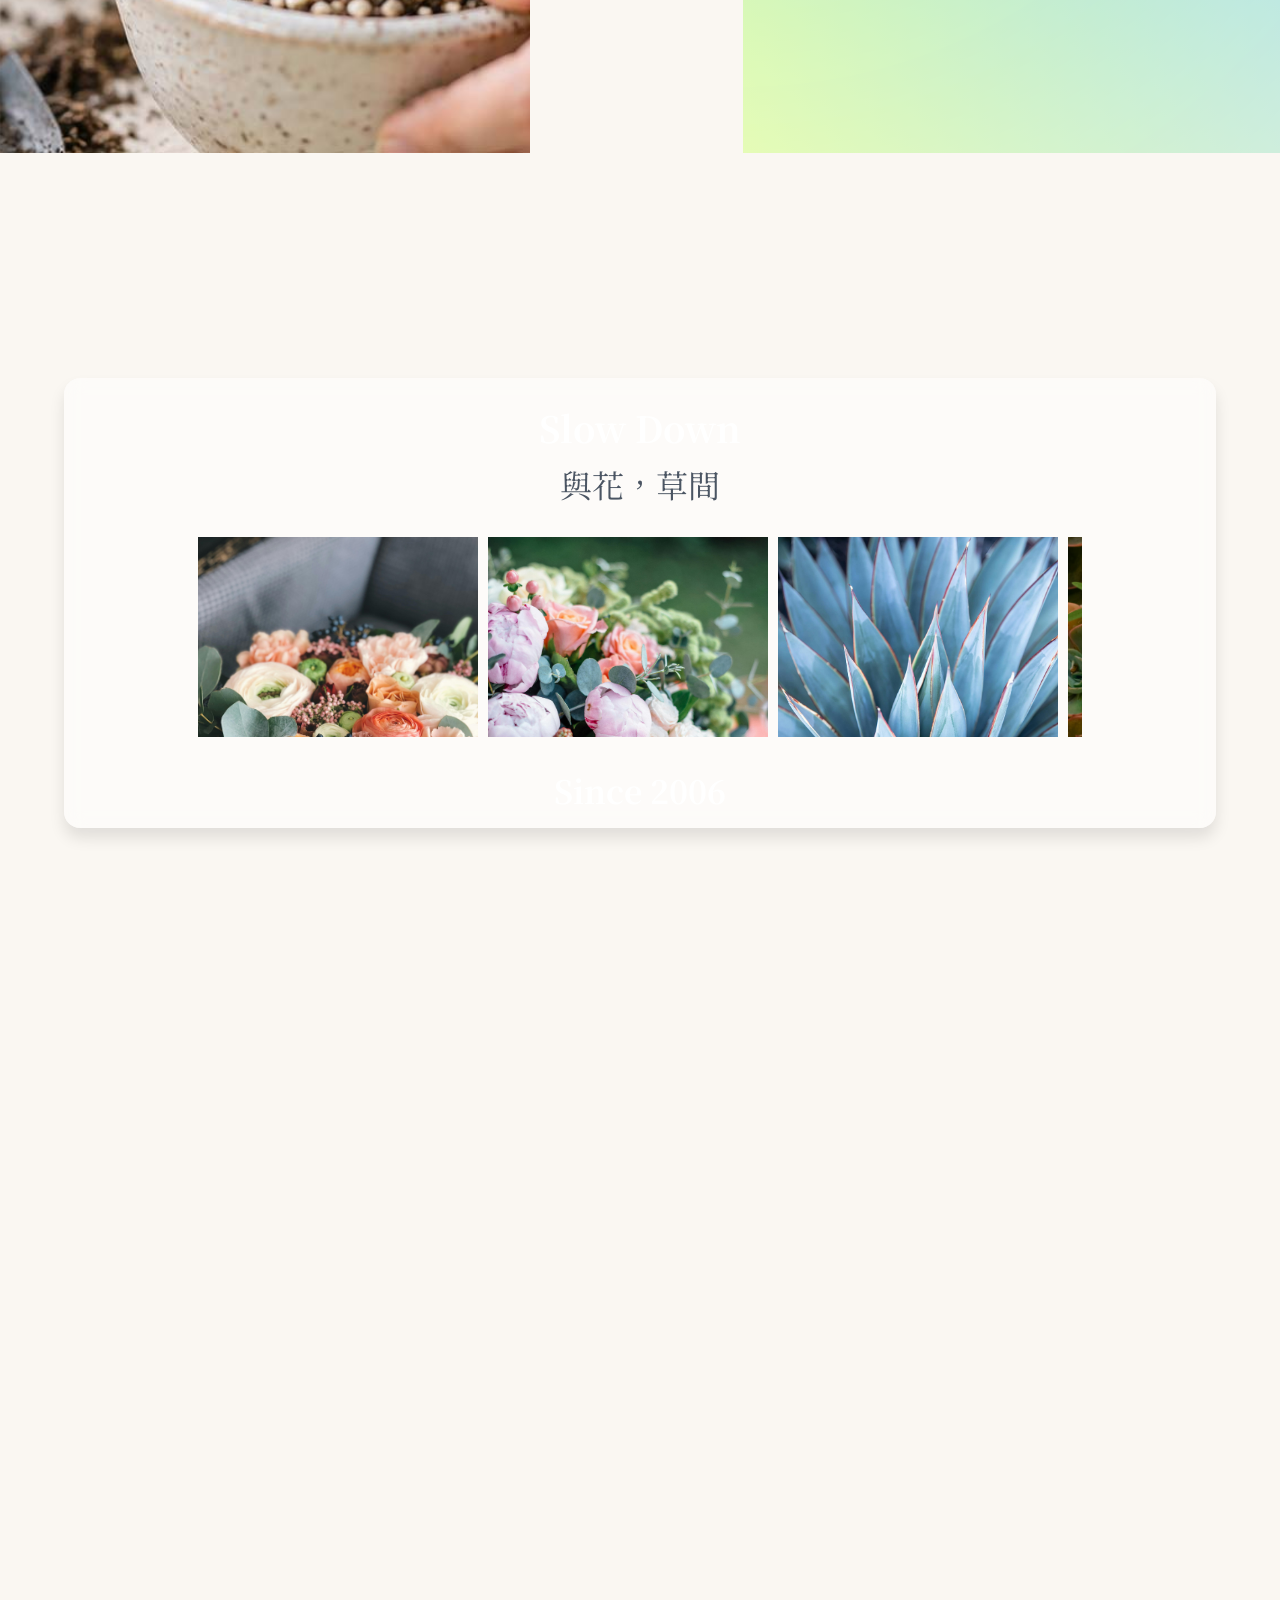
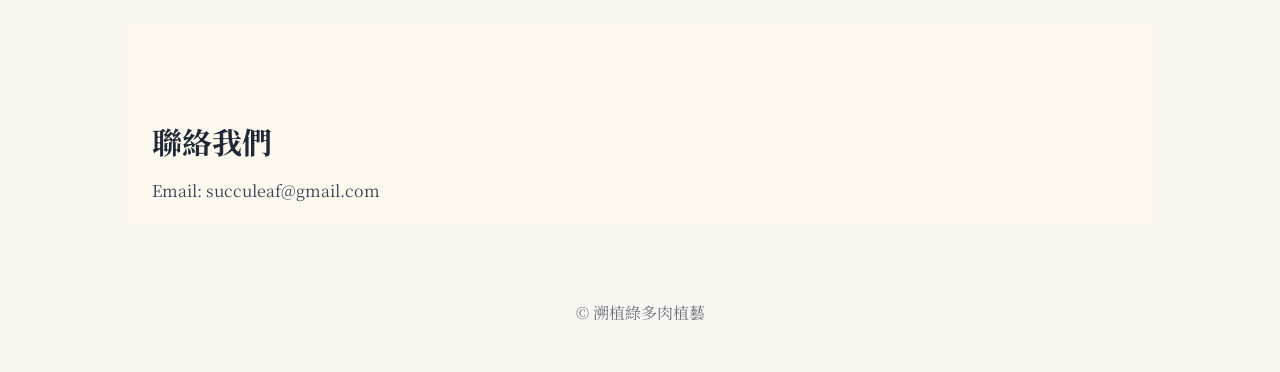
==== commit fe3fab41: "modify" ====
--- a/index.html
+++ b/index.html
@@ -9,7 +9,7 @@
   <script src="./js/script.js"></script>
   <style>
     .together {
-      height: 1000px;
+      height: 80vh;
       position: relative;
       background-size: cover;
     }
@@ -26,6 +26,8 @@
       position: sticky;
       top: 0;
       /* 加上 top 才會黏住 */
+      z-index: 20;
+      /* 確保過場時不會被後面（文件順序較晚）的區塊蓋住 */
     }
 
     /* Scattered → gather 圖片 */
@@ -40,6 +42,86 @@
       transition: transform 0.2s linear, opacity 0.2s linear;
     }
 
+    .header-banner {
+      width: 100%;
+      display: flex;
+      justify-content: center;
+      /* 水平置中 */
+      align-items: center;
+      /* 垂直置中 */
+      padding: 1.5rem 0;
+      /* 上下留白，可依需求調整 */
+      background-color: #ffffff;
+      /* 可設定背景底色 */
+    }
+
+    .logo {
+      max-width: 100%;
+      /* 確保手機版不會超出螢幕寬度 */
+      height: auto;
+      /* 維持圖片原本的長寬比，不拉伸變形 */
+      display: block;
+      /* 消除 img 預設底部的微小空隙 */
+    }
+
+    .logo1 {
+      max-width: 100%;
+      /* 確保手機版不會超出螢幕寬度 */
+      height: 50px;
+      /* 維持圖片原本的長寬比，不拉伸變形 */
+      /*display: block;*/
+      /* 消除 img 預設底部的微小空隙 */
+    }
+
+    .about-container {
+      position: relative;
+      /* 👈 關鍵：作為按鈕 absolute 定位的基準 */
+      display: inline-block;
+      /* 或 width: 100%; 依據你的版面需求 */
+      width: 100%;
+    }
+
+    .about-img {
+      width: 100%;
+      height: auto;
+      display: block;
+    }
+
+    .btn-outline {
+      /* 定位設定 */
+      position: absolute;
+      top: 78%;
+      /* 👈 垂直位置：根據圖片位置微調（數字越大越靠下） */
+      left: 56%;
+      /* 👈 水平位置：根據圖片位置微調（數字越大越靠右） */
+
+      /* 按鈕樣式 (保留你原本的設定) */
+      display: inline-flex;
+      align-items: center;
+      gap: 18px;
+
+      padding: 10px 26px;
+
+      border: 1.5px solid #687b5d;
+      border-radius: 50px;
+
+      color: #687b5d;
+      background-color: transparent;
+      /* 確保背景透明，露出底圖 */
+      text-decoration: none;
+      /* 移除超連結底線 */
+      font-size: 1rem;
+      font-weight: 500;
+
+      transition: all .3s ease;
+      cursor: pointer;
+    }
+
+    .btn-outline:hover {
+      background: #687b5d;
+      color: white;
+      transform: translateY(-2px);
+    }
 
     /*左半部廣告輪播 */
     .ads-notice {
@@ -85,6 +167,12 @@
       height: 100vh;
       overflow: hidden;
       position: relative;
+    }
+
+    /* 只針對這個特定區塊：把輪播和右側說明區的高度都改成原本 100vh 的三分之二 */
+    .ads-notice--compact .carousel-container,
+    .ads-notice--compact .ads2 {
+      height: calc(100vh * 2 / 3);
     }
 
     /* 覆蓋層 */
@@ -142,11 +230,11 @@
       text-align: center;
       line-height: 2em;
       width: 50vw;
-      height: 100vh;
+      height: 100%;
       padding: 0 10vw;
       opacity: 0;
       transform: translateY(30px);
-      transition: all 0.8s ease-out;
+      transition: opacity 0.4s ease-out, transform 0.4s ease-out;
       font-weight: large;
     }
 
@@ -157,6 +245,10 @@
 
     /* ===== Hero Section ===== */
     .hero {
+      position: relative;
+      z-index: 30;
+      /* 高於 .together1（花朵，z-index:20），確保 .fill 跟文字整組都在花朵上層 */
+      width: 20%;
       height: 30vh;
       display: flex;
       flex-direction: column;
@@ -167,14 +259,61 @@
     }
 
     .hero h2 {
+      position: relative;
+      /* 作為 ::before 方框的定位基準 */
+      z-index: 1;
+      /* 明確數字才會建立獨立堆疊層，讓內部的 ::before 穩定排在 .fill 之上 */
       font-weight: large;
       color: #00271c;
 
       line-height: 2;
       opacity: 0;
       transform: translateY(30px);
-      transition: all 0.8s ease-out;
+      transition: opacity 0.8s ease-out, transform 0.8s ease-out;
       font-weight: large;
+    }
+
+    /* 環繞文字的線圈（SVG 橢圓），預設完全隱藏（描邊進度為 0） */
+    .hero h2 .ring {
+      position: absolute;
+      /* 利用 50% + translate(-50%, -50%) 強制幾何點完全重疊 */
+      top: 50%;
+      left: 50%;
+      transform: translate(-50%, -50%);
+
+      /* 這裡直接自由控制橢圓的大小 */
+      width: calc(100% + 4em);
+      /* 水平總寬度 */
+      height: calc(100% + 6em);
+      /* 垂直總高度 */
+
+      overflow: visible;
+      pointer-events: none;
+      z-index: -1;
+
+      /* ... 原本定位 CSS ... */
+      backdrop-filter: blur(4px);
+      /* 讓背景花朵或圖片變模糊 */
+      -webkit-backdrop-filter: blur(4px);
+      border-radius: 50%;
+      /* 確保毛玻璃範圍符合橢圓外框 */
+    }
+
+    .hero h2 .ring ellipse {
+      fill: none;
+      stroke: #00271c;
+      stroke-width: 0.6;
+      stroke-linecap: round;
+      stroke-dasharray: 100;
+      /* 搭配 ellipse 的 pathLength="100"，方便用百分比控制 */
+      stroke-dashoffset: 100;
+      /* 100 = 完全沒畫出來 */
+      transition: stroke-dashoffset 1.2s ease-out;
+    }
+
+    .hero h2.show .ring ellipse {
+      stroke-dashoffset: 0;
+      /* 0 = 完整畫完一整圈 */
     }
 
     .hero h2.show {
@@ -205,11 +344,6 @@
       font-size: 2rem;
     }
 
-    #plant-layer {
-      position: absolute;
-      inset: 0;
-    }
-
     #title-block {
       width: 90%;
       height: 50%;
@@ -232,6 +366,12 @@
       margin-top: 0.5rem;
     }
 
+    #title-block h4 {
+      font-size: 2rem;
+      font-weight: bold;
+      padding: auto;
+    }
+
     /*橫向圖片滑動-起*/
     .container {
       width: 80%;
@@ -256,15 +396,78 @@
       margin-right: 10px;
       object-fit: cover;
     }
+
     /*橫向圖片滑動-止*/
+
+    /* ===== Header 縮小效果 =====
+       改用 CSS Grid 讓 .brand（置中）與 .nav-desktop（靠左）疊在同一格，
+       全部用相對單位（justify-self / auto）運算，不寫死任何 px/rem 座標，
+       所以不管視窗寬度、字體大小如何都不會跑版或偏移。
+       尺寸（min-height / padding）連續漸變，
+       同時疊加短暫的半透明淡化來柔化排版模式（flex/grid）切換那一刻的跳動，
+       但不會完全消失，感覺是「平滑縮放 + 輕微柔焦」而不是「消失再出現」。 */
+    header {
+      display: flex;
+      align-items: center;
+      justify-content: center;
+      min-height: 9rem;
+      /* 保留原本未縮小時的高度感，可依實際視覺再調整這個數字 */
+      transition: padding 0.35s ease, min-height 0.35s ease, opacity 0.35s ease;
+    }
+
+    /* 未縮小狀態：讓 nav 脫離文件流貼齊底部，
+       這樣不會影響標題在 flex 容器中的垂直置中。 */
+    header .nav-desktop {
+      position: absolute;
+      left: 1.5rem;
+      /* 對齊 index.css 原本 header 的左側 padding */
+      bottom: 1rem;
+      /* 貼齊 header 底部的距離，可依實際視覺微調 */
+    }
+
+    header.shrink {
+      display: grid;
+      grid-template-columns: 1fr;
+      /* 讓這一欄撐滿整個 header 寬度 */
+      justify-content: stretch;
+      /* 覆蓋放大狀態的 justify-content: center */
+      align-items: center;
+      min-height: 0;
+      /* 取消 9rem 限制，讓縮小狀態可以正常收合 */
+      padding: 0.6rem 1.5rem;
+    }
+
+    header.shrink .brand,
+    header.shrink .nav-desktop {
+      grid-column: 1;
+      grid-row: 1;
+      position: static;
+      /* 取消先前 absolute 定位，改回讓 grid 控制 */
+    }
+
+    header.shrink .brand {
+      justify-self: center;
+    }
+
+    header.shrink .nav-desktop {
+      justify-self: start;
+    }
   </style>
 </head>
+
 <body>
-
+  <div class="about-container">
+    <!-- 背景圖片（包含文字與插圖） -->
+    <img src="./images/index/ads/header.png" alt="About Us" class="about-img">
+
+    <!-- 了解更多按鈕 -->
+    <a href="./story.html" class="btn-outline">
+      了解更多 <span>→</span>
+    </a>
+  </div>
   <!-- Header -->
   <header>
-
-    <div style="position: relative;">
+    <div class="brand">
       <h1 style="font-size: 2.25rem;font-weight: normal;">
         <a href="./index.html" style="text-decoration: none; color: inherit;">
           <img class="logo" src="./images/index/logo.png">
@@ -273,9 +476,6 @@
       </h1>
     </div>
 
-
-
-
     <nav class="nav-desktop">
       <a href="./brand.html">品牌故事</a>
       <a href="./items.html">迷你展示</a>
@@ -283,19 +483,21 @@
     </nav>
   </header>
 
+
+
   <section class="together" style="background-image: url(./images/index/pot.jpg);">
-    <div class="together0">
+    <!-- <div class="together0">
       <div class="ads-notice">
         <div class="carousel-container">
           <div class="carousel">
-            <img src="./images/index/ads/topads4.png" alt="">
+            <img src="./images/index/ads/20260905-5.jpg" alt="">
             <img src="./images/index/ads/topads6.png" alt="">
-            <img src="./images/index/ads/ads3.jpg" alt="">
-            <img src="./images/index/ads/ads5.jpg" alt="">
+            <img src="./images/index/ads/20260905-6.png" alt="">
+            <img src="./images/index/ads/20260905-poster.png" alt="">
           </div>
         </div>
       </div>
-    </div>
+    </div> -->
     <!--分散到聚集的花-->
     <div class="together1">
       <img src="./images/index/succulenturn.png" class="succ" id="s1">
@@ -306,35 +508,39 @@
     </div>
   </section>
 
-  <div class="ads-notice">
+  <div class="ads-notice ads-notice--compact">
     <!--左半部廣告輪播-->
     <div class="carousel-container">
       <div class="carousel">
-        <img src="./images/index/ads/f2.jpg" alt="">
-        <img src="./images/index/ads/f1.jpg" alt="">
-        <img src="./images/index/ads/ads3.jpg" alt="">
-        <img src="./images/index/ads/f4.jpg" alt="">
+        <img src="./images/index/ads//20260905-1.jpg" alt="">
+        <img src="./images/index/ads/20260905-2.jpg" alt="">
+        <img src="./images/index/ads/20260905-3.jpg" alt="">
+        <img src="./images/index/ads/20260905-4.jpg" alt="">
       </div>
     </div>
+
+    <!-- Hero -->
+    <section class="hero">
+      <h2>
+        <svg class="ring" viewBox="0 0 100 100" preserveAspectRatio="none" aria-hidden="true">
+          <ellipse cx="50" cy="50" rx="48" ry="45" pathLength="100" />
+        </svg>
+        營業時間<br>
+        週二至週日<br>
+        10:00 – 22:00<br>
+      </h2>
+    </section>
 
     <!--右半部廣告輪播-->
     <div class="ads2">
       <div class="fill"></div>
       <h2>
-        手作、學習與佈置<br>
-        找回生活中的步調, <br>
-        以綠意點亮生活的每一處角落。
+        一段與自己對話的時光。<br>
+        手作課程，療癒小品，<br>
+        療癒美好
       </h2>
     </div>
   </div>
-
-  <!-- Hero -->
-  <section class="hero">
-    <h2>無論是送禮、擺飾，或是想為自己添一點綠意，<br>
-      「一畝葉田」都是最溫暖的選擇。<br>願每一次的挑選，<br>
-      都能遇見屬於自己的那份幸福。</h2>
-  </section>
-
 
   <section id="scroll-area">
     <video class="bg-video" autoplay muted loop playsinline>
@@ -342,27 +548,24 @@
     </video>
 
     <div class="content">
-      <div id="plant-layer"></div>
 
       <div id="title-block">
-        <h3>群聚律動</h3>
-        <p>Slow down 與花草共呼吸</p>
+        <h3>Slow Down</h3>
+        <p>與花，草間</p>
         <div class="container" id="container">
           <div class="scroll-wrapper" id="scrollWrapper">
             <img src="./images/index/ads/f1.jpg" alt="plant">
+            <img src="./images/index/ads/f3.jpg" alt="plant">
+            <img src="./images/index/ads/ads5.jpg" alt="plant">
+            <img src="./images/index/ads/ads3.jpg" alt="plant">
             <img src="./images/index/ads/f2.jpg" alt="plant">
-            <img src="./images/index/ads/f3.jpg" alt="plant">
-            <img src="./images/index/ads/f4.jpg" alt="plant">
-            <img src="./images/index/ads/f1.jpg" alt="plant">
-            <img src="./images/index/ads/f2.jpg" alt="plant">
-            <img src="./images/index/ads/f3.jpg" alt="plant">
             <img src="./images/index/ads/f4.jpg" alt="plant">
           </div>
         </div>
+        <h4>Since 2006</h4>
       </div>
     </div>
   </section>
-
 
   <!-- Contact -->
   <section id="contact" class="container">
@@ -371,7 +574,7 @@
   </section>
 
   <!-- Footer -->
-  <footer>© 文青多肉植藝</footer>
+  <footer>© 溯植綠多肉植藝</footer>
 
   <!-- 回到最頂端 -->
   <button id="backToTopBtn" title="回到最頂端">
@@ -383,6 +586,48 @@
 
 
   <script>
+    // header 隨滾動縮放（加上遲滯區間 + rAF 節流，避免抖動）
+    // 尺寸（min-height/padding）連續漸變；同時疊加短暫的淡化來柔化
+    // flex/grid 排版模式切換那一刻的跳動，但不會完全消失。
+    const header = document.querySelector('header');
+    const SHRINK_ON = 80;   // 滑超過這個距離才「開始」縮小
+    const SHRINK_OFF = 40;  // 滑回小於這個距離才「恢復」原狀（比 SHRINK_ON 小，形成緩衝區間）
+
+    function setShrink(shouldShrink) {
+      const isShrunk = header.classList.contains('shrink');
+      if (isShrunk === shouldShrink) return; // 狀態沒變就不重複觸發
+
+      header.classList.toggle('shrink', shouldShrink); // 立即切換，讓 padding/min-height 開始連續漸變
+
+      // 疊加短暫的半透明淡化，柔化排版模式切換那一刻的跳動（不會完全消失）
+      header.style.opacity = '0.4';
+      requestAnimationFrame(() => {
+        header.style.opacity = '1';
+      });
+    }
+
+    let ticking = false;
+
+    function updateHeader() {
+      const y = window.scrollY;
+
+      if (y > SHRINK_ON) {
+        setShrink(true);
+      } else if (y < SHRINK_OFF) {
+        setShrink(false);
+      }
+      // 介於 SHRINK_OFF 與 SHRINK_ON 之間時，維持目前狀態不變，避免來回抖動
+
+      ticking = false;
+    }
+
+    window.addEventListener('scroll', () => {
+      if (!ticking) {
+        window.requestAnimationFrame(updateHeader);
+        ticking = true;
+      }
+    });
+
     // <!-- Framer Motion Animation -->
     const carousels = document.querySelectorAll('.carousel');
 
@@ -424,7 +669,26 @@
         }
       });
 
-      setInterval(nextSlide, interval);
+      // ===== 自動輪播：可暫停 / 恢復 =====
+      let timerId = null;
+
+      function startAutoplay() {
+        if (timerId !== null) return; // 已經在跑就不重複建立
+        timerId = setInterval(nextSlide, interval);
+      }
+
+      function stopAutoplay() {
+        clearInterval(timerId);
+        timerId = null;
+      }
+
+      startAutoplay();
+
+      // 點擊/觸碰這個輪播時，先暫停自動播放
+      carousel.addEventListener("click", stopAutoplay);
+
+      // 使用者滾動頁面（移動畫面）時，如果目前是暫停狀態就恢復播放
+      window.addEventListener("scroll", startAutoplay, { passive: true });
     });
 
 
@@ -440,14 +704,24 @@
       });
     }
 
+    // 花朵聚集完成後的最終位置（固定值，不會再跟著滾動移動）。
+    // 之後想調整聚集位置，只要改這個數字就好：數字越大，聚集點越往下。
+    const GATHER_Y = 300;
+
+    // 滾動多少距離（px）動畫才會跑完（p 從 0 到 1）。
+    // 數字越小 → 滾一樣的距離動畫跑得越快；數字越大 → 動畫跑得越慢。
+    // 目前設成 1 個視窗高度，可以改成固定數字（例如 800）或視窗高度的倍數（例如 window.innerHeight * 1.5）。
+    const SCROLL_RANGE = window.innerHeight;
+
     function update() {
-      const p = Math.min(1, window.scrollY / window.innerHeight);
+      const p = Math.min(1, window.scrollY / SCROLL_RANGE);
 
       imgs.forEach(obj => {
-        const gatherY = 150; // ← 聚集位置往下 200px
-
         const tx = obj.x * (1 - p);
-        const ty = obj.y * (1 - p) + gatherY;
+        // 在「起始分散位置 obj.y」跟「聚集後的最終位置 GATHER_Y」之間插值，
+        // p=0 時 ty = obj.y（起始位置不受 GATHER_Y 影響）
+        // p=1 時 ty = GATHER_Y（完全聚集到目標位置）
+        const ty = obj.y * (1 - p) + GATHER_Y * p;
 
         const r = obj.rot + p * 360;
 
@@ -470,82 +744,69 @@
           observer.unobserve(entry.target); // 加上這行只播放一次
         }
       });
-    }, { threshold: 0.6 }); // 元素至少 50% 進入視窗才觸發
+    }, { threshold: 0.35 }); // 稍微延後觸發時機（比 0.2 晚一點，但不用等到 0.6）
 
     const h2Elements = document.querySelectorAll('.ads-notice h2, .hero h2');
     h2Elements.forEach(h2 => observer.observe(h2));
 
     //fill
-    const fill = document.querySelector('.fill');
+    const fills = document.querySelectorAll('.fill');
 
     const observer1 = new IntersectionObserver(entries => {
       entries.forEach(entry => {
         if (entry.isIntersecting) {
-          fill.classList.add('active');
+          const fillEl = entry.target.querySelector('.fill');
+          if (fillEl) fillEl.classList.add('active');
         }
       });
     }, { threshold: 0.5 });
 
-    observer1.observe(fill.parentElement);
+    fills.forEach(fill => observer1.observe(fill.parentElement));
 
     //橫向滑動
     const scrollWrapper = document.getElementById('scrollWrapper');
-    const scrollArea = document.getElementById('scroll-area'); // 新增：取得目標 section 元素
+    const contentEl = document.querySelector('.content'); // 改用「圖片區真正所在」的 .content 作為判斷基準
     let scrollX = 0;
-    let isScrollAreaVisible = false; // 新增：追蹤元素是否可見
-
-    // --- Intersection Observer2 API 設置 ---
-    const observer2 = new IntersectionObserver((entries) => {
-      entries.forEach(entry => {
-        // 檢查目標元素是否與根元素（通常是視口）相交
-        if (entry.isIntersecting) {
-          // 元素進入視口
-          isScrollAreaVisible = true;
-          // 首次進入時，您可能希望它從最左邊開始
-          // 保持 scrollX = 0 (或根據您的需求調整)
-        } else {
-          // 元素離開視口
-          isScrollAreaVisible = false;
-        }
-      });
-    }, {
-      // rootMargin: '0px', // 預設值，不需要寫
-      threshold: 0.1 // 元素有 10% 進入視口時即觸發
-    });
-
-    // 開始觀察目標元素
-    observer2.observe(scrollArea);
+
+    // .content 是 position: sticky; top: 0；只要它「正被釘在頂端」（rect.top 約等於 0），
+    // 就代表圖片區真的定住在視窗正中間（.content 內部本身用 flex 置中排版）。
+    // 還沒開始被釘住（top > 0，還在自然滑入）或已經釘完離開（top < 0），都不算「在中間」，不鎖定畫面。
+    function isContentPinned() {
+      const rect = contentEl.getBoundingClientRect();
+      return Math.abs(rect.top) < 1; // 容許 1px 以內的誤差
+    }
 
 
     // --- 滾輪事件監聽器 ---
     window.addEventListener('wheel', (e) => {
-      // 只有當 scrollArea 可見時，才執行圖片滾動邏輯
-      if (isScrollAreaVisible) {
-        e.preventDefault(); // 阻止整個頁面滾動
-
-        const container = document.querySelector('.container');
-        const containerWidth = container.offsetWidth;
-        const contentWidth = scrollWrapper.scrollWidth;
-
-        // 判斷滾動方向：
-        // e.deltaY > 0 表示向下滾動 (預設行為，通常是頁面向下滾動)
-        // e.deltaY < 0 表示向上滾動 (預設行為，通常是頁面向上滾動)
-
-        // 您原來的邏輯是：滾輪向下 (e.deltaY > 0) -> 圖片向左 (scrollX 減小)
-        scrollX -= e.deltaY;
-
-        // 限制範圍：
-        // 1. 最左端 (scrollX = 0)：圖片向右的極限
-        if (scrollX > 0) scrollX = 0;
-
-        // 2. 最右端 (scrollX < containerWidth - contentWidth)：圖片向左的極限
-        // 如果圖片總寬度 contentWidth 小於容器寬度 containerWidth，則 contentWidth - containerWidth 是正數
-        const maxScrollLeft = containerWidth - contentWidth;
-        if (scrollX < maxScrollLeft) scrollX = maxScrollLeft;
-
-        scrollWrapper.style.transform = `translateX(${scrollX}px)`;
-      }
-    });
+      // 只有當圖片區真的被釘在視窗正中間時，才執行圖片滾動邏輯
+      if (!isContentPinned()) return;
+
+      const container = document.querySelector('.container');
+      const containerWidth = container.offsetWidth;
+      const contentWidth = scrollWrapper.scrollWidth;
+      const maxScrollLeft = containerWidth - contentWidth;
+
+      const scrollingDown = e.deltaY > 0;
+      const atEnd = scrollX <= maxScrollLeft;   // 圖片已經滑到最右邊（全部看完）
+      const atStart = scrollX >= 0;             // 圖片還在最左邊（都還沒開始滑）
+
+      // 已經到底、且使用者繼續往同方向滾 → 放行，讓視窗往該方向繼續移動
+      if (scrollingDown && atEnd) return;
+      if (!scrollingDown && atStart) return;
+
+      // 圖片還沒滑到底 → 完全鎖住畫面，只移動圖片，避免任何漏出去的捲動造成抖動
+      e.preventDefault();
+
+      // 您原來的邏輯是：滾輪向下 (e.deltaY > 0) -> 圖片向左 (scrollX 減小)
+      scrollX -= e.deltaY;
+
+      // 限制範圍：
+      if (scrollX > 0) scrollX = 0;
+      if (scrollX < maxScrollLeft) scrollX = maxScrollLeft;
+
+      scrollWrapper.style.transform = `translateX(${scrollX}px)`;
+    }, { passive: false }); // 明確設為非被動，確保 preventDefault 一定生效
 
   </script>
 
--- a/css/index.css
+++ b/css/index.css
@@ -36,30 +36,20 @@
 }
 
 header h1 a {
-  /* 原有的樣式 */
   text-decoration: none;
-  /* 移除超連結底線 */
   color: inherit;
-  /* 繼承父元素的文字顏色 */
-
-  /* *** 新增：將超連結容器設為 Flex 佈局 *** */
-  display: flex;
-  justify-content: center;
-  /* 讓內容居中 (繼承 h1 的效果) */
-  align-items: center;
-  /* 垂直置中 (繼承 h1 的效果) */
+  display: flex;
+  justify-content: center;
+  align-items: center;
   gap: 0.5rem;
-  /* 內部的元素間隔 (如果有需要，可繼承 h1 的 gap) */
   font-size: 2.25rem;
 }
-
 
 header .logo {
   justify-content: center;
   align-items: center;
   width: 3rem;
   height: 3rem;
-
 }
 
 header span {
@@ -73,7 +63,6 @@
   justify-content: center;
   align-items: center;
   gap: 0.5rem;
-
 }
 @media (min-width: 768px) {
   .nav-desktop {
@@ -99,7 +88,6 @@
   color: #047857;
 }
 
-/* hover:text-green-700 */
 img {
   display: block;
   max-width: 100%;
@@ -109,7 +97,6 @@
 .grid {
   display: grid;
   grid-template-columns: 1fr;
-  /* 或者 100%，這會讓內容垂直排列 */
   gap: 2rem;
 }
 
@@ -145,11 +132,7 @@
 
 .card:hover img {
   transform: scale(1.5);
-  /* Flex 佈局計算完成後，再執行放大 */
-
-  /* 確保放大的圖片能浮在旁邊卡片的上方 */
   position: relative;
-  /* 啟用 z-index */
   z-index: 10;
 }
 
@@ -181,23 +164,19 @@
 
 .checkout-btn {
   background: linear-gradient(135deg, #2c7590, #0d0d1f);
-  /* 漸層色 */
   color: white;
   border: none;
   padding: 14px 28px;
   font-size: 1.5rem;
   font-weight: bold;
   border-radius: 30px;
-  /* 圓角 */
   cursor: pointer;
   box-shadow: 0 8px 20px rgba(79, 70, 229, 0.3);
-  /* 陰影 */
   transition: all 0.3s ease;
 }
 
 .checkout-btn:hover {
   transform: translateY(-2px);
-  /* 懸浮效果 */
   box-shadow: 0 12px 30px rgba(79, 70, 229, 0.45);
 }
 
@@ -205,8 +184,6 @@
   transform: translateY(0);
   box-shadow: 0 8px 20px rgba(79, 70, 229, 0.3);
 }
-
-
 
 /* Sticky / Scroll container */
 .sticky-container {
@@ -242,7 +219,7 @@
 #scroll-area {
   background-image: url(../images/index/ads/black.jpg);
   position: relative;
-  height: 280vh;
+  height: 160vh; /* 原本 280vh，改小讓「卡住等輪播」的區塊變短，可依實際手感再微調 */
 }
 
 .bg-video {
@@ -252,9 +229,7 @@
   width: 100%;
   height: 100%;
   object-fit: cover;
-  /* 讓影片填滿背景 */
   z-index: -1;
-  /* 放到內容後面 */
 }
 
 /* ===== Section Titles ===== */
@@ -286,87 +261,54 @@
 /* -------------------------------------- */
 
 #backToTopBtn {
-  /* 定位：固定在畫面右下角 */
   position: fixed;
   bottom: 25px;
-  /* 距離底部 25 像素 */
   right: 25px;
-  /* 距離右邊 25 像素 */
   z-index: 99;
-  /* 確保按鈕浮在所有內容之上 */
-
-  /* 外觀設計：圓形按鈕 */
+
   width: 55px;
   height: 55px;
   border-radius: 50%;
-  /* 圓形 */
   border: none;
-  /* 無邊框 */
-
-  /* 顏色設計：呼應品牌色調 */
+
   background-color: #556b2fd2;
-  /* 深橄欖綠色 (Olive Green) - 沉穩且自然的綠色 */
   color: #FFFFFF;
-  /* 箭頭顏色為白色 */
-
-  /* 陰影設計：營造質感與立體感 */
+
   box-shadow: 0 4px 10px rgba(0, 0, 0, 0.2);
 
-  /* 隱藏/顯示及過渡效果 */
   display: none;
-  /* 預設隱藏 (JS 會控制顯示) */
   opacity: 0;
-  /* 初始透明度為 0 */
   transition: opacity 0.3s ease, transform 0.2s ease, background-color 0.2s ease;
 
-  /* 字型相關 (如果您決定使用文字而不是 SVG) */
   font-size: 1.5rem;
   cursor: pointer;
   padding: 0;
-  /* 移除預設的內距 */
-
-  /* ------------------------------------- */
-  /* 🌟 核心修改：內陰影 (內凹與透亮) 🌟 */
-  /* ------------------------------------- */
+
   box-shadow:
-    /* 1. 內凹陰影 (深色) - 營造立體感 */
     inset 0 0 5px rgba(0, 0, 0, 0.4),
-    /* 2. 內部高光 (淺色/白色) - 營造透亮感 */
     inset 0 0 10px rgba(255, 255, 255, 0.3);
-  /* 3. 外陰影 (輕微，可選) - 讓按鈕從背景中浮出 */
-  /* 0 2px 4px rgba(0, 0, 0, 0.1); */
-
-  /* ... (其他不變的顯示屬性) ... */
+
   display: none;
   opacity: 0;
 }
 
-/* 按鈕內部的 SVG 箭頭樣式 */
 #backToTopBtn svg {
   width: 40%;
   height: 40%;
   display: block;
-  /* 讓 SVG 居中更容易 */
   margin: auto;
 }
 
-/* 懸停效果調整：維持質感並增加反應 */
 #backToTopBtn:hover {
   background-color: #6B8E23;
-  /* 懸停時略微變亮 */
   transform: scale(1.05);
-  /* 輕微放大 */
-
-  /* 🌟 懸停時內陰影微調 🌟 (讓透亮感更明顯或更柔和) */
+
   box-shadow:
     inset 0 0 8px rgba(0, 0, 0, 0.5),
-    /* 內凹加深 */
     inset 0 0 15px rgba(255, 255, 255, 0.4);
-  /* 高光加強 */
-}
-
-/* JS 控制按鈕顯示時的樣式 */
+}
+
 #backToTopBtn.show {
   display: block;
   opacity: 1;
-}+}
